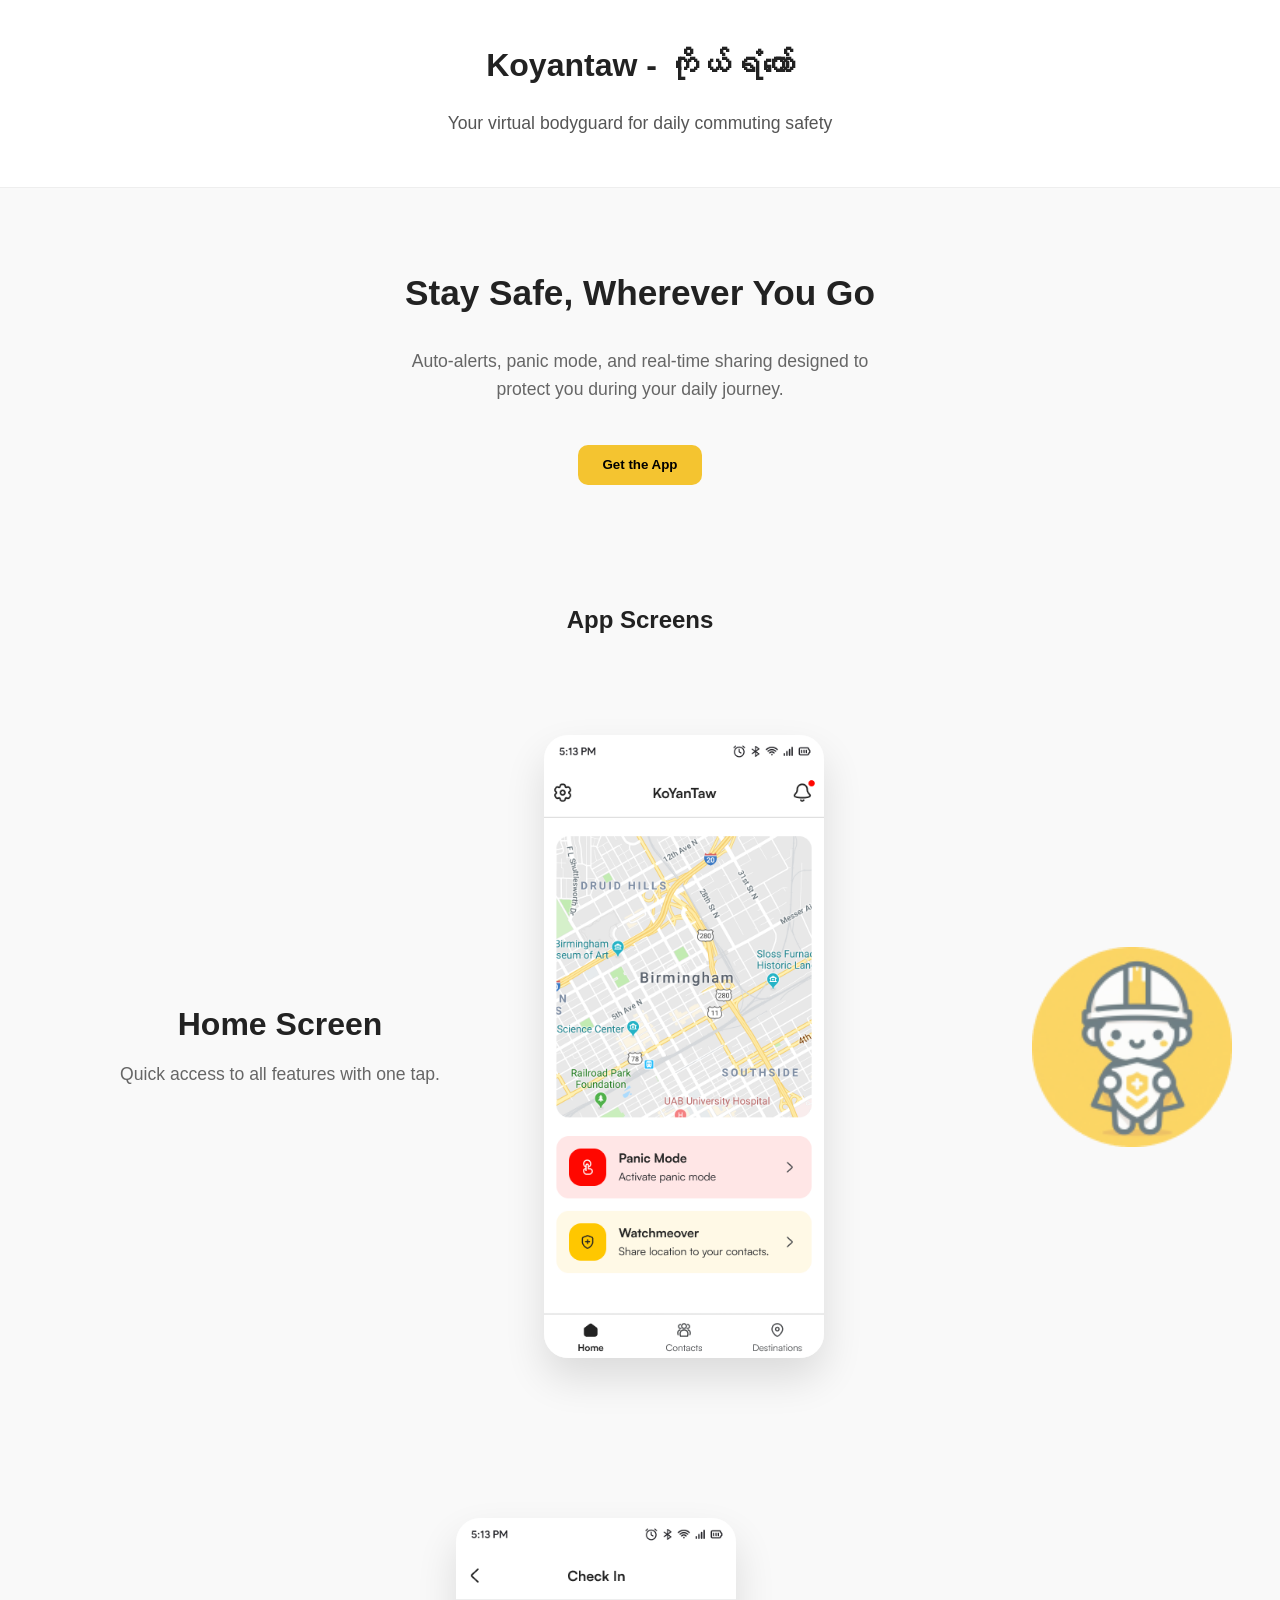
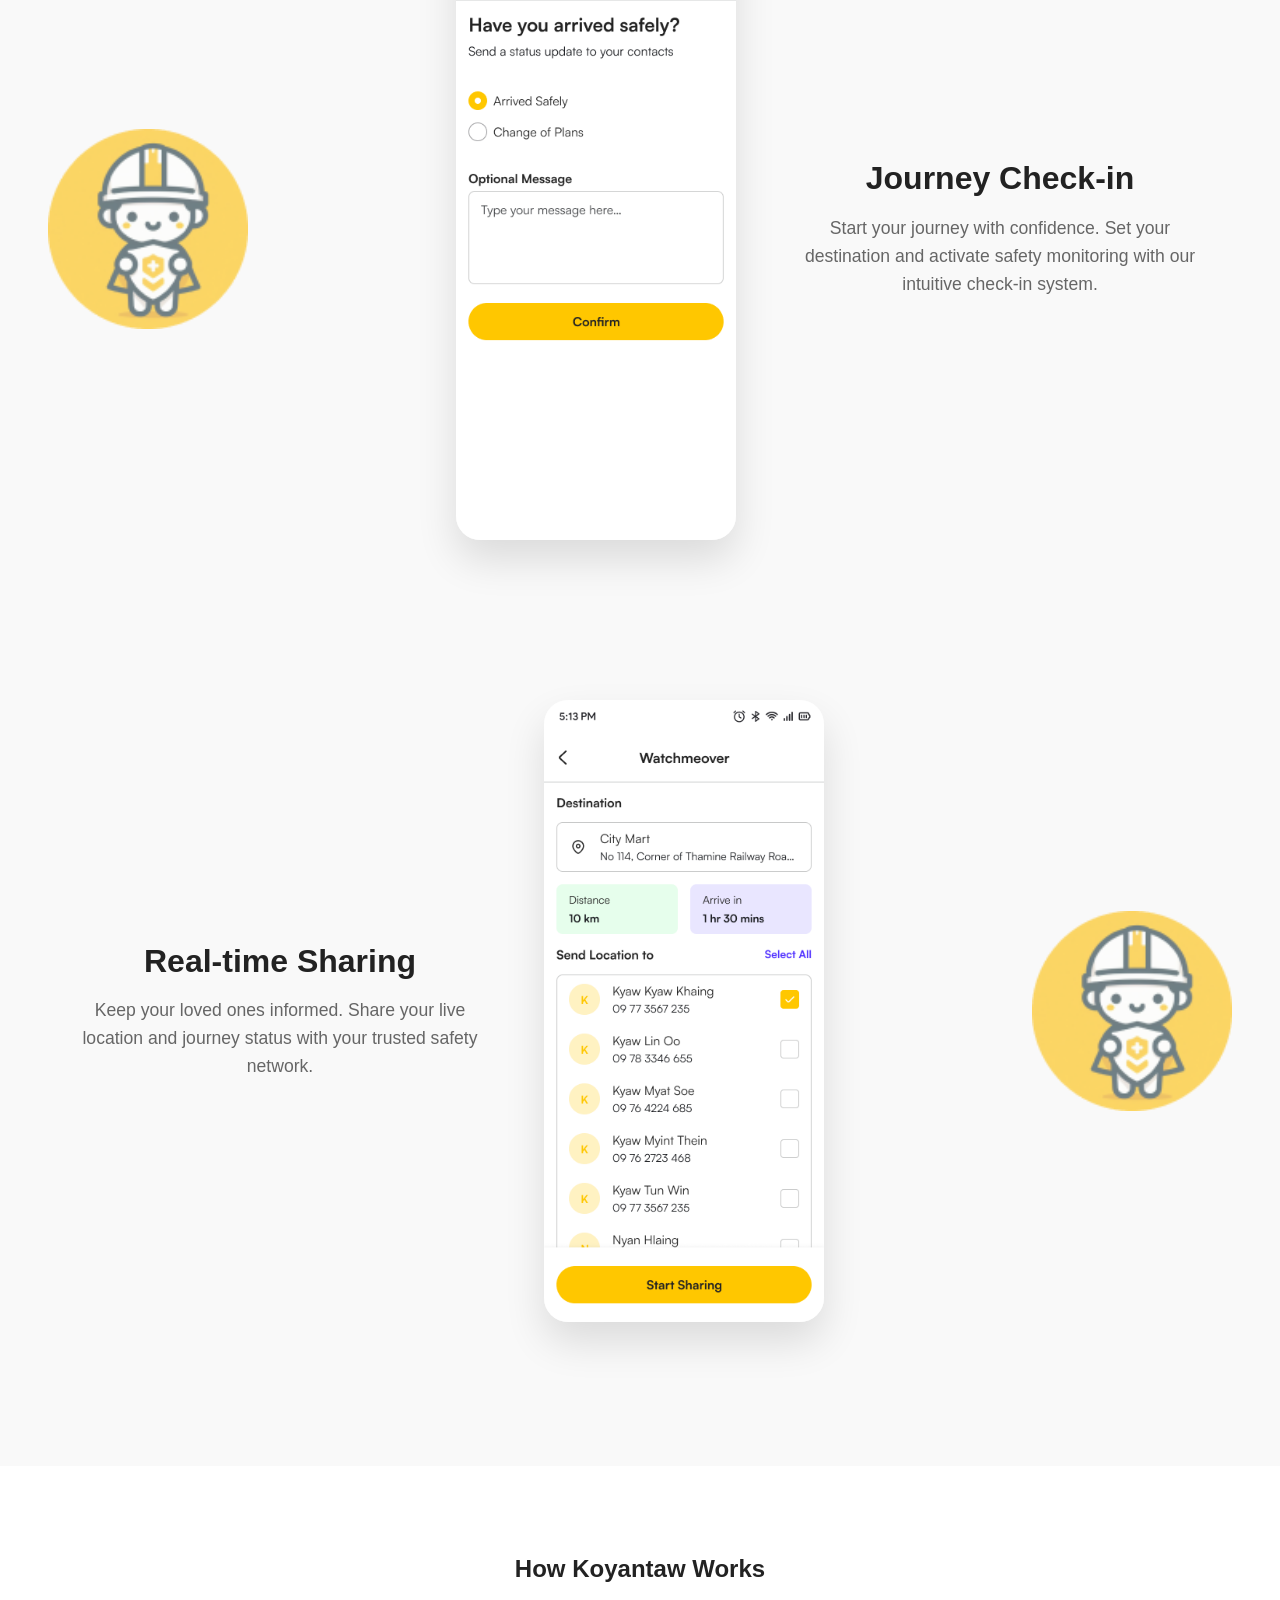
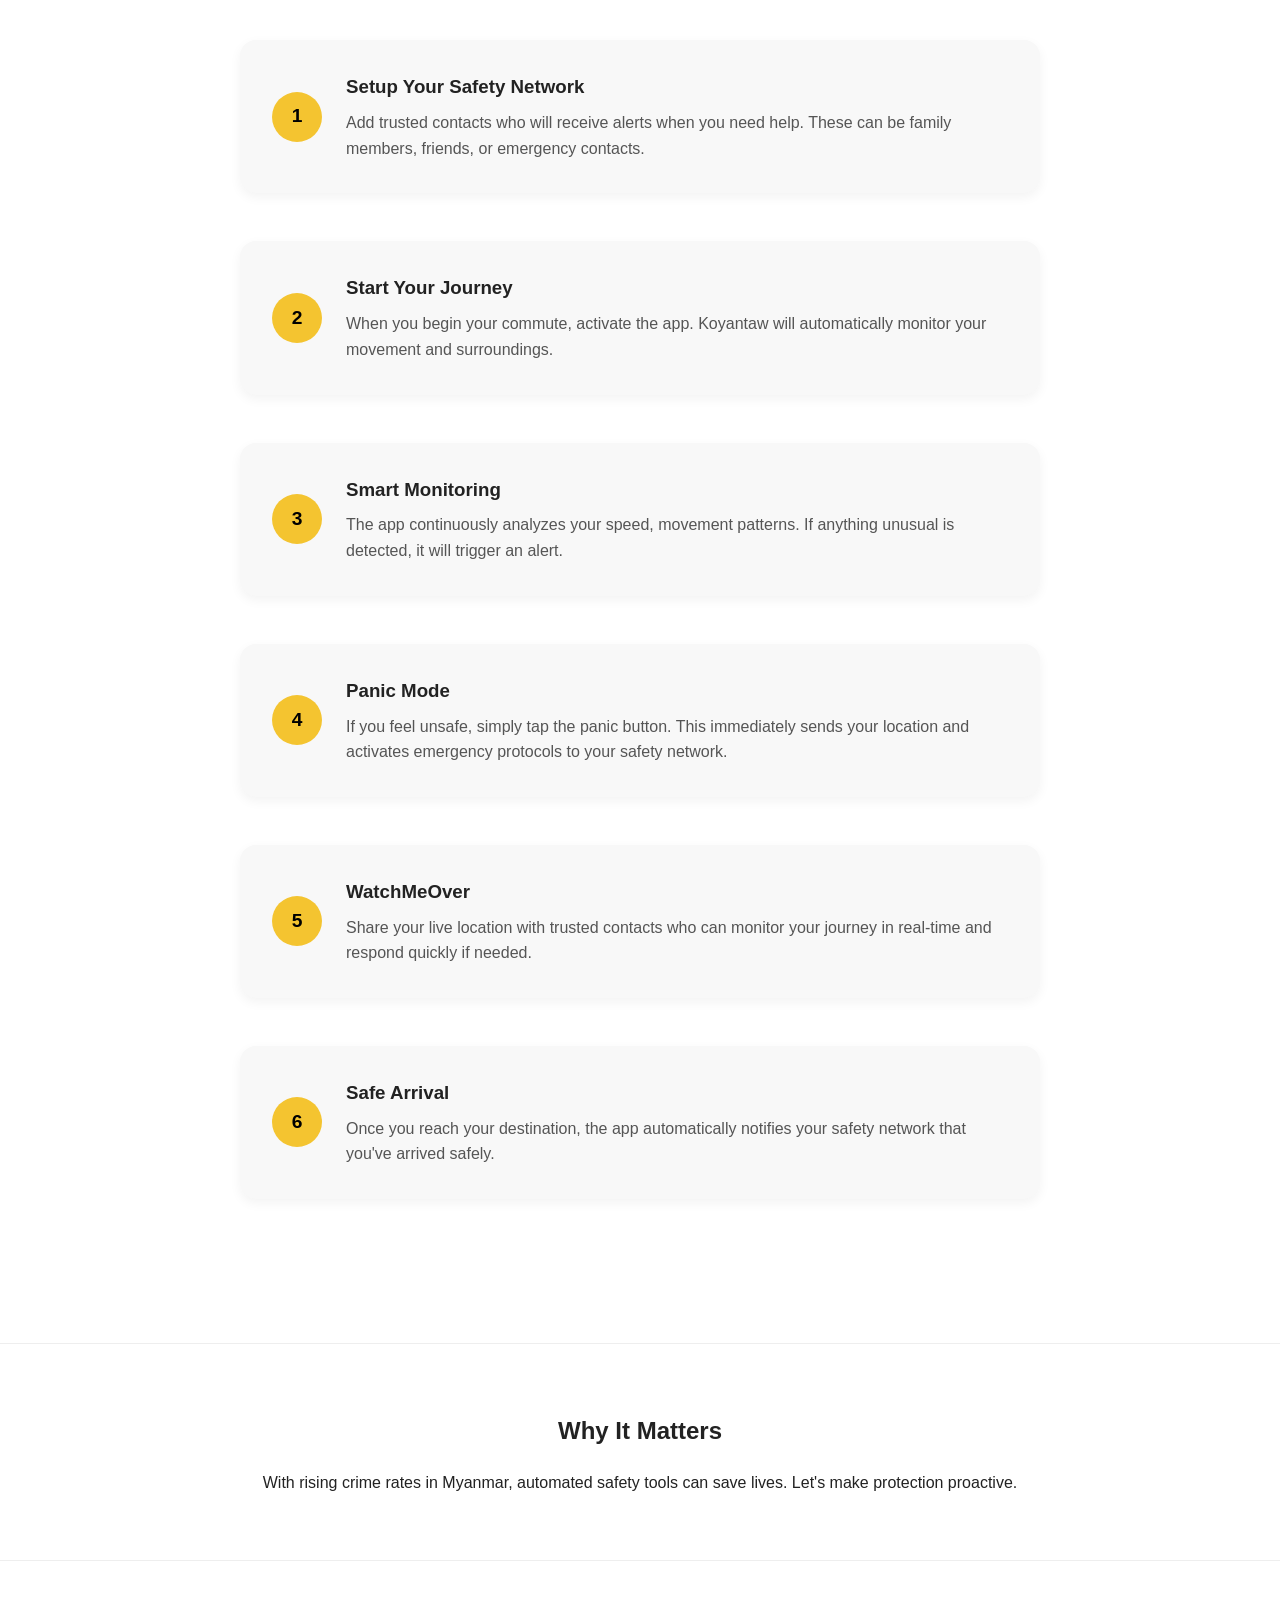
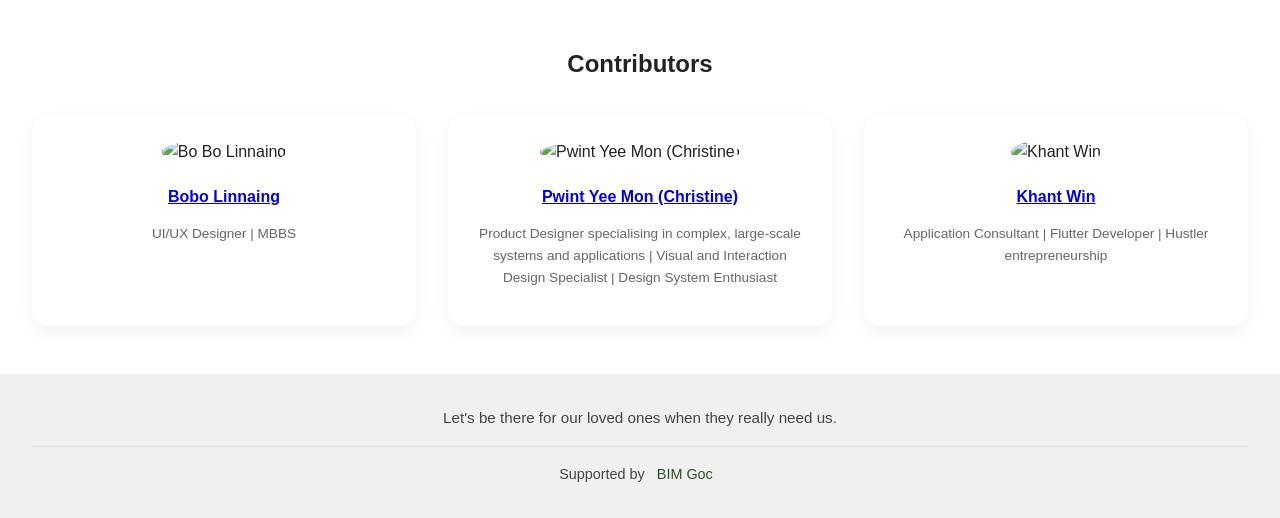
==== index.html @ fdc44ab2 "fixed geolocator issue" ====
<!-- File: koyantaw.html -->
<!DOCTYPE html>
<html lang="en">
  <head>
    <meta charset="UTF-8" />
    <meta name="viewport" content="width=device-width, initial-scale=1.0" />
    <title>Koyantaw-ကိုယ်ရံတော်</title>
    <style>
      body {
        margin: 0;
        font-family: "Segoe UI", sans-serif;
        background: #f9f9f9;
        color: #222;
        line-height: 1.6;
      }

      header {
        padding: 2rem;
        text-align: center;
        background: #fff;
        border-bottom: 1px solid #eee;
      }

      header h1 {
        font-size: 2rem;
        margin: 0.5rem 0;
      }

      header p {
        font-size: 1.1rem;
        color: #555;
      }

      .hero {
        display: flex;
        flex-direction: column;
        align-items: center;
        text-align: center;
        padding: 3rem 1rem;
      }

      .hero h2 {
        font-size: 2.2rem;
        margin-bottom: 0.5rem;
      }

      .hero p {
        font-size: 1.1rem;
        color: #666;
        max-width: 500px;
      }

      .cta-button {
        background-color: #f4c430;
        color: #000;
        padding: 0.8rem 1.5rem;
        font-weight: bold;
        border: none;
        border-radius: 10px;
        margin-top: 1.5rem;
        cursor: pointer;
        transition: background 0.3s ease;
      }

      .cta-button:hover {
        background-color: #e6b100;
      }

      .section {
        padding: 3rem 1rem;
        text-align: center;
      }

      .features {
        display: grid;
        grid-template-columns: repeat(auto-fit, minmax(240px, 1fr));
        gap: 1.5rem;
        margin-top: 2rem;
      }

      .feature-box {
        background: white;
        padding: 2rem;
        border-radius: 16px;
        box-shadow: 0 0 8px rgba(0, 0, 0, 0.05);
      }

      .feature-box h3 {
        margin: 1rem 0 0.5rem;
        font-size: 1.2rem;
      }

      .feature-box p {
        font-size: 0.95rem;
        color: #555;
      }

      .journey-section {
        background: #fff;
        padding: 4rem 1rem;
        text-align: center;
      }

      .journey-steps {
        max-width: 800px;
        margin: 0 auto;
        padding: 2rem 0;
      }

      .journey-step {
        display: flex;
        align-items: center;
        margin-bottom: 3rem;
        text-align: left;
        background: #f8f8f8;
        padding: 2rem;
        border-radius: 16px;
        box-shadow: 0 4px 12px rgba(0, 0, 0, 0.05);
      }

      .step-number {
        width: 50px;
        height: 50px;
        background: #f4c430;
        color: #000;
        border-radius: 50%;
        display: flex;
        align-items: center;
        justify-content: center;
        font-weight: bold;
        font-size: 1.2rem;
        margin-right: 1.5rem;
        flex-shrink: 0;
      }

      .step-content {
        flex-grow: 1;
      }

      .step-content h3 {
        margin: 0 0 0.5rem 0;
        color: #222;
      }

      .step-content p {
        margin: 0;
        color: #555;
        line-height: 1.6;
      }

      .mockup-images {
        display: flex;
        flex-direction: column;
        gap: 6rem;
        margin: 4rem auto;
        padding: 0 2rem;
        max-width: 1200px;
      }

      .mockup-card {
        display: flex;
        align-items: center;
        gap: 4rem;
        padding: 2rem;
        position: relative;
        overflow: visible;
      }

      .mockup-card::before {
        content: "";
        position: absolute;
        width: 200px;
        height: 200px;
        background-image: url("images/koyantaw.png");
        background-size: contain;
        background-repeat: no-repeat;
        background-position: center;
        z-index: 0;
        right: 0%;
        top: 50%;
        transform: translateY(-50%);
        opacity: 0.6;
      }

      .mockup-card.reverse::before {
        right: auto;
        left: 0%;
      }

      .mockup-content {
        flex: 1;
        max-width: 400px;
        z-index: 2;
      }

      .mockup-card img {
        width: 280px;
        border-radius: 24px;
        box-shadow: 0 20px 40px rgba(0, 0, 0, 0.12);
        transition: transform 0.3s ease;
        position: relative;
        z-index: 2;
      }

      .mockup-card.reverse {
        flex-direction: row-reverse;
      }

      .mockup-card:hover {
        transform: none;
      }

      .mockup-card.reverse:hover {
        transform: none;
      }

      .mockup-content h3 {
        margin: 0 0 1rem 0;
        color: #222;
        font-size: 2rem;
        font-weight: 700;
        line-height: 1.2;
      }

      .mockup-content p {
        margin: 0;
        color: #666;
        font-size: 1.1rem;
        line-height: 1.6;
      }

      .mockup-card:hover img {
        transform: translateY(-5px);
      }

      .mockup-card.reverse:hover img {
        transform: translateY(-5px);
      }

      .impact {
        background: #fff;
        border-top: 1px solid #eee;
        border-bottom: 1px solid #eee;
      }

      .contributors {
        background: #fff;
        padding-top: 4rem;
      }

      .contributors-grid-modern {
        display: grid;
        gap: 2rem;
        justify-content: center;
        grid-template-columns: repeat(auto-fit, minmax(180px, 1fr));
        margin-top: 2rem;
        padding: 0 1rem;
      }

      .contributor-card {
        background: white;
        border-radius: 16px;
        text-align: center;
        padding: 1.5rem;
        box-shadow: 0 6px 16px rgba(0, 0, 0, 0.06);
        transition: transform 0.2s ease, box-shadow 0.2s ease;
      }

      .contributor-card:hover {
        transform: translateY(-4px);
        box-shadow: 0 12px 24px rgba(0, 0, 0, 0.1);
      }

      .contributor-card img {
        width: 80px;
        height: 80px;
        border-radius: 50%;
        object-fit: cover;
        margin-bottom: 1rem;
      }

      .contributor-card h4 {
        font-size: 1rem;
        margin: 0.2rem 0;
      }

      .contributor-card p {
        font-size: 0.85rem;
        color: #666;
      }

      footer {
        padding: 2rem;
        text-align: center;
        background: #f0f0f0;
        font-size: 0.95rem;
        color: #444;
      }

      footer p {
        margin: 0 0 1rem 0;
      }

      .supporters {
        margin-top: 1rem;
        padding-top: 1rem;
        border-top: 1px solid #ddd;
        font-size: 0.9rem;
      }

      .supporters a {
        color: #28531a;
        text-decoration: none;
        transition: color 0.3s ease;
        margin: 0 0.5rem;
      }

      .supporters a:hover {
        color: #e6b100;
        text-decoration: underline;
      }

      @media (max-width: 600px) {
        .hero h2 {
          font-size: 1.6rem;
        }

        .mockup-images img {
          width: 160px;
        }
      }

      @media (max-width: 768px) {
        .mockup-images {
          gap: 4rem;
          margin: 2rem auto;
        }

        .mockup-card {
          flex-direction: column-reverse;
          text-align: center;
          gap: 2rem;
          padding: 1rem;
        }

        .mockup-card.reverse {
          flex-direction: column-reverse;
        }

        .mockup-card img {
          width: 240px;
        }

        .mockup-card:hover img {
          transform: translateY(-3px);
        }

        .mockup-card.reverse:hover img {
          transform: translateY(-3px);
        }

        .mockup-content {
          max-width: 100%;
        }

        .mockup-content h3 {
          font-size: 1.5rem;
        }

        .mockup-card::before {
          width: 250px;
          height: 250px;
          right: 50%;
          transform: translate(50%, -50%);
          opacity: 0.4;
        }

        .mockup-card.reverse::before {
          left: 50%;
          transform: translate(-50%, -50%);
        }
      }
    </style>
  </head>
  <body>
    <header>
      <h1>Koyantaw - ကိုယ်ရံတော်</h1>
      <p>Your virtual bodyguard for daily commuting safety</p>
    </header>

    <section class="hero">
      <h2>Stay Safe, Wherever You Go</h2>
      <p>
        Auto-alerts, panic mode, and real-time sharing designed to protect you
        during your daily journey.
      </p>
      <button class="cta-button">Get the App</button>
    </section>

    <section class="section">
      <h2>App Screens</h2>
      <div class="mockup-images">
        <div class="mockup-card">
          <div class="mockup-content">
            <h3>Home Screen</h3>
            <p>Quick access to all features with one tap.</p>
          </div>
          <img src="images/home.png" alt="Koyantaw Home Screen" />
        </div>
        <div class="mockup-card reverse">
          <div class="mockup-content">
            <h3>Journey Check-in</h3>
            <p>
              Start your journey with confidence. Set your destination and
              activate safety monitoring with our intuitive check-in system.
            </p>
          </div>
          <img src="images/check_in.png" alt="Koyantaw Check-in Screen" />
        </div>
        <div class="mockup-card">
          <div class="mockup-content">
            <h3>Real-time Sharing</h3>
            <p>
              Keep your loved ones informed. Share your live location and
              journey status with your trusted safety network.
            </p>
          </div>
          <img src="images/sharing.png" alt="Koyantaw Sharing Screen" />
        </div>
      </div>
    </section>

    <section class="journey-section">
      <h2>How Koyantaw Works</h2>
      <div class="journey-steps">
        <div class="journey-step">
          <div class="step-number">1</div>
          <div class="step-content">
            <h3>Setup Your Safety Network</h3>
            <p>
              Add trusted contacts who will receive alerts when you need help.
              These can be family members, friends, or emergency contacts.
            </p>
          </div>
        </div>

        <div class="journey-step">
          <div class="step-number">2</div>
          <div class="step-content">
            <h3>Start Your Journey</h3>
            <p>
              When you begin your commute, activate the app. Koyantaw will
              automatically monitor your movement and surroundings.
            </p>
          </div>
        </div>

        <div class="journey-step">
          <div class="step-number">3</div>
          <div class="step-content">
            <h3>Smart Monitoring</h3>
            <p>
              The app continuously analyzes your speed, movement patterns. If
              anything unusual is detected, it will trigger an alert.
            </p>
          </div>
        </div>

        <div class="journey-step">
          <div class="step-number">4</div>
          <div class="step-content">
            <h3>Panic Mode</h3>
            <p>
              If you feel unsafe, simply tap the panic button. This immediately
              sends your location and activates emergency protocols to your
              safety network.
            </p>
          </div>
        </div>

        <div class="journey-step">
          <div class="step-number">5</div>
          <div class="step-content">
            <h3>WatchMeOver</h3>
            <p>
              Share your live location with trusted contacts who can monitor
              your journey in real-time and respond quickly if needed.
            </p>
          </div>
        </div>

        <div class="journey-step">
          <div class="step-number">6</div>
          <div class="step-content">
            <h3>Safe Arrival</h3>
            <p>
              Once you reach your destination, the app automatically notifies
              your safety network that you've arrived safely.
            </p>
          </div>
        </div>
      </div>
    </section>

    <section class="section impact">
      <h2>Why It Matters</h2>
      <p>
        With rising crime rates in Myanmar, automated safety tools can save
        lives. Let's make protection proactive.
      </p>
    </section>

    <section class="section contributors">
      <h2>Contributors</h2>
      <div class="contributors-grid-modern">
 <div class="contributor-card">
          <img
            src="https://media.licdn.com/dms/image/v2/D5603AQGnoniThGj8mA/profile-displayphoto-shrink_400_400/B56ZRgficbHoAg-/0/1736785668290?e=1750291200&v=beta&t=G92_UVylbEBfv_caHFXHYHinmbg-rrGCgjf8cNIqHkE"
            alt="Bo Bo Linnaing"
          />
          <a href="https://www.linkedin.com/in/bobo-linnaing-77538b184">  <h4>Bobo Linnaing</h4></a>
          <p>UI/UX Designer | MBBS</p>
        </div>

          <div class="contributor-card">
            <img
            src="https://media.licdn.com/dms/image/v2/D5603AQGYubjYSWtuKQ/profile-displayphoto-shrink_400_400/profile-displayphoto-shrink_400_400/0/1722680905076?e=1750291200&v=beta&t=vDTQ_OMdRMdmRpMpu1gOjShCpgG3OmbNOB_zVuefwW8"
            alt="Pwint Yee Mon (Christine)"
          />
          <a href="https://www.linkedin.com/in/christine-mon"> <h4>Pwint Yee Mon (Christine)</h4></a>
          <p>
            Product Designer specialising in complex, large-scale systems and
            applications | Visual and Interaction Design Specialist | Design
            System Enthusiast
          </p>
        </div>
        
        
        <div class="contributor-card">
          <img
            src="https://media.licdn.com/dms/image/v2/D5603AQGxT5syXMJJCQ/profile-displayphoto-shrink_400_400/profile-displayphoto-shrink_400_400/0/1704724524527?e=1750291200&v=beta&t=AHBsUxlkoAuwrz-pgh0KWJ-KyFdE7h7OHVFzMyANP7w"
            alt="Khant Win"
          />
          <a href="https://www.linkedin.com/in/khantwin/"> <h4>Khant Win</h4></a>
          <p>
            Application Consultant | Flutter Developer | Hustler
            entrepreneurship
          </p>
        </div>
        </a>
      </div>
    </section>

    <footer>
      <p>Let's be there for our loved ones when they really need us.</p>
      <div class="supporters">
        Supported by <a href="https://www.bimgoc.com/">BIM Goc</a>
      </div>
      </div>
    </footer>
  </body>
</html>
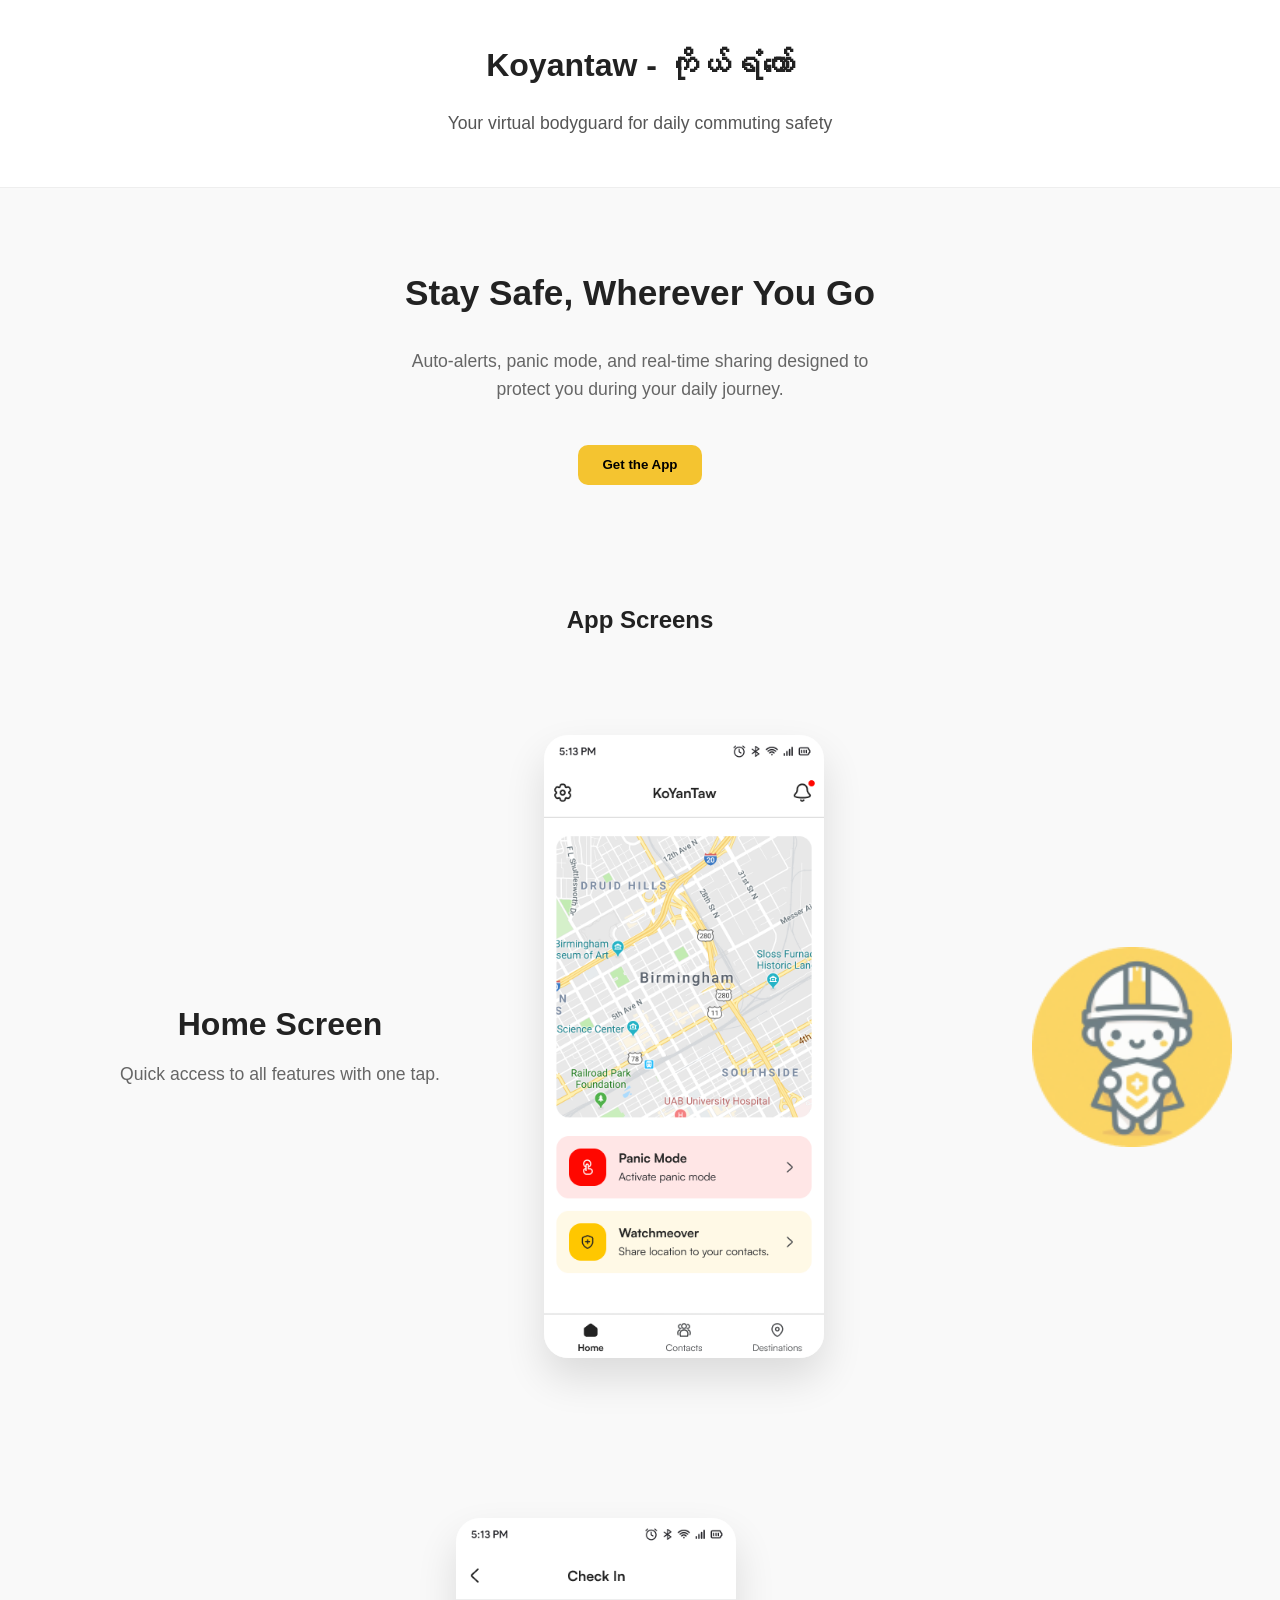
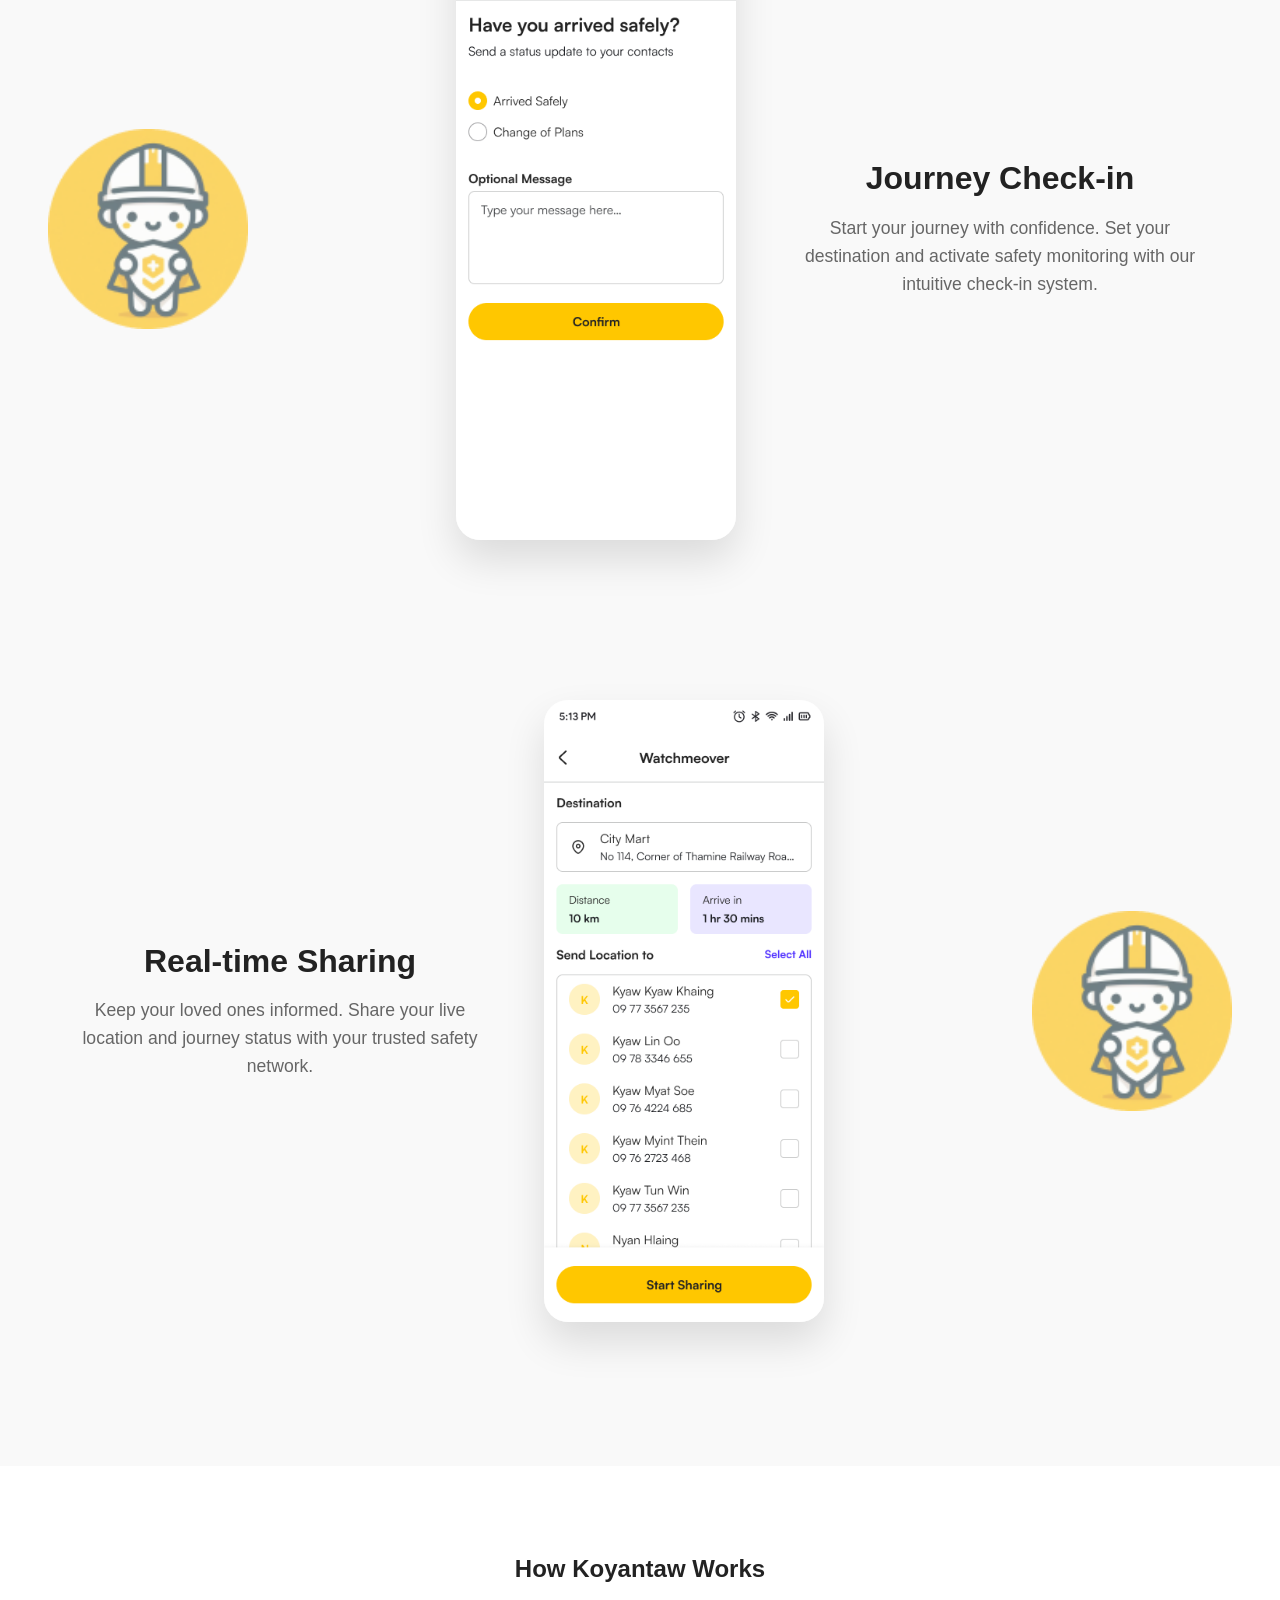
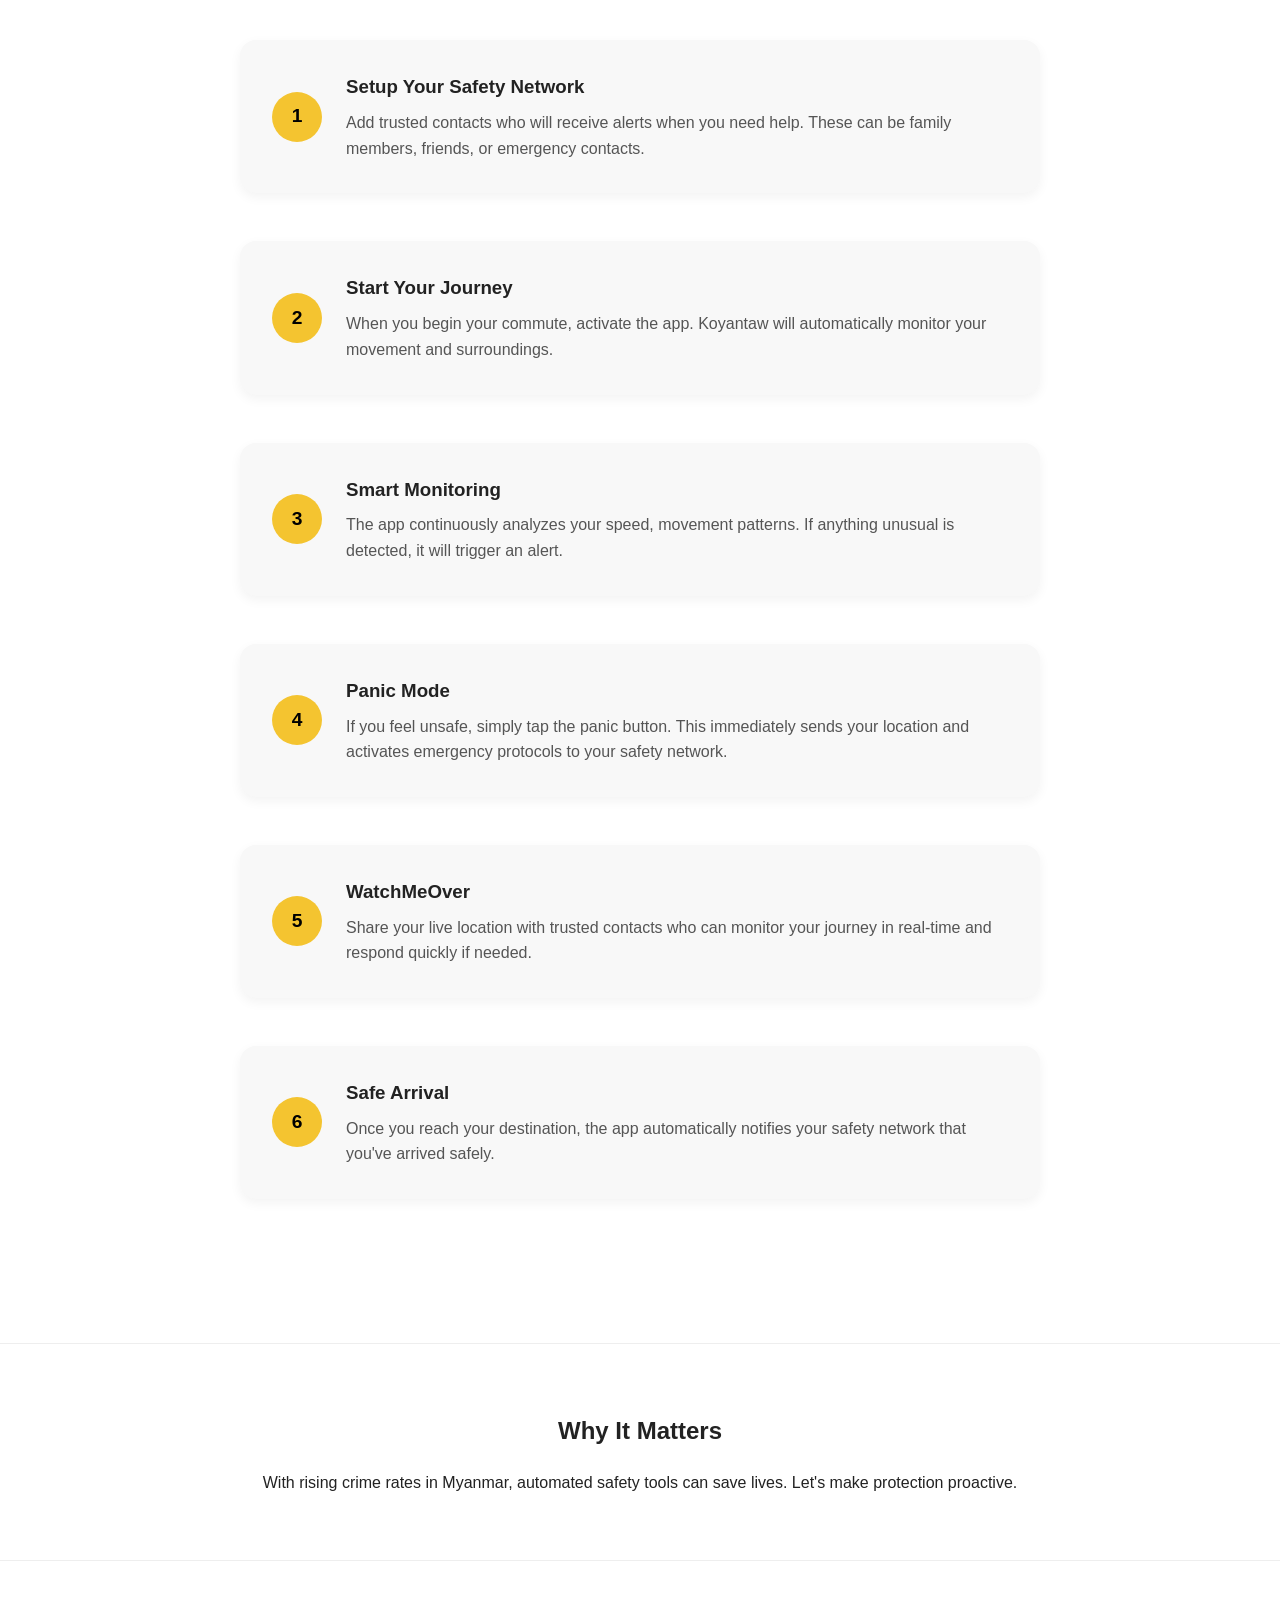
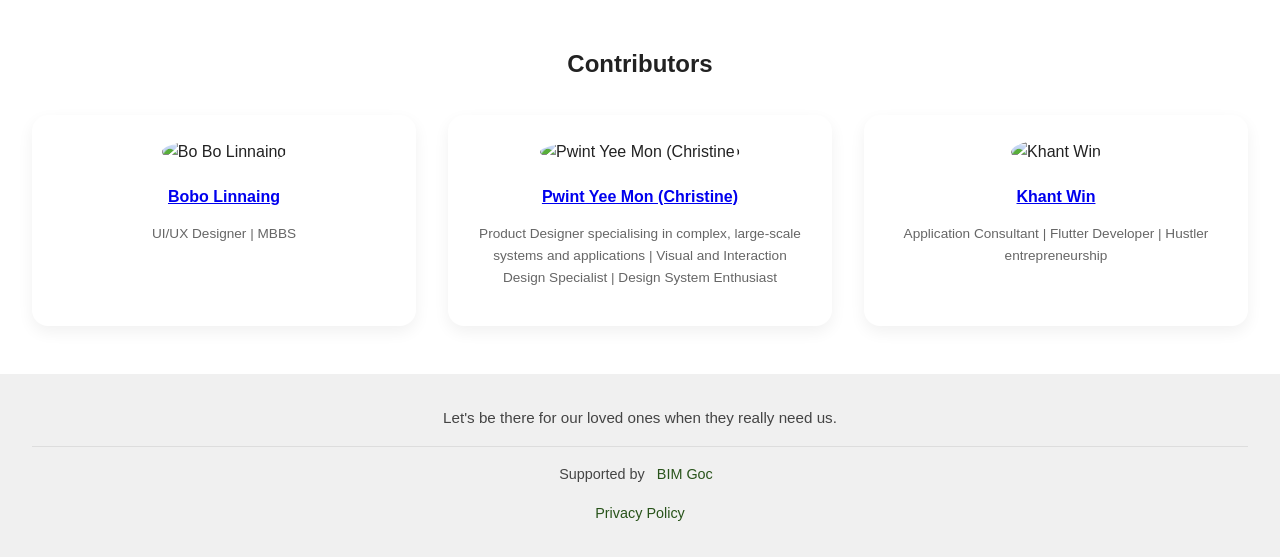
==== commit 3a0247dc: "Replace Firestore with a Go/Redis/PostGIS backend The server now owns trip state and every safety de" ====
--- a/index.html
+++ b/index.html
@@ -320,6 +320,20 @@
         text-decoration: underline;
       }
 
+      .footer-links {
+        margin-top: 1rem;
+        font-size: 0.9rem;
+      }
+
+      .footer-links a {
+        color: #28531a;
+        text-decoration: none;
+      }
+
+      .footer-links a:hover {
+        text-decoration: underline;
+      }
+
       @media (max-width: 600px) {
         .hero h2 {
           font-size: 1.6rem;
@@ -547,7 +561,6 @@
             entrepreneurship
           </p>
         </div>
-        </a>
       </div>
     </section>
 
@@ -556,6 +569,8 @@
       <div class="supporters">
         Supported by <a href="https://www.bimgoc.com/">BIM Goc</a>
       </div>
+      <div class="footer-links">
+        <a href="/privacy-policy/">Privacy Policy</a>
       </div>
     </footer>
   </body>
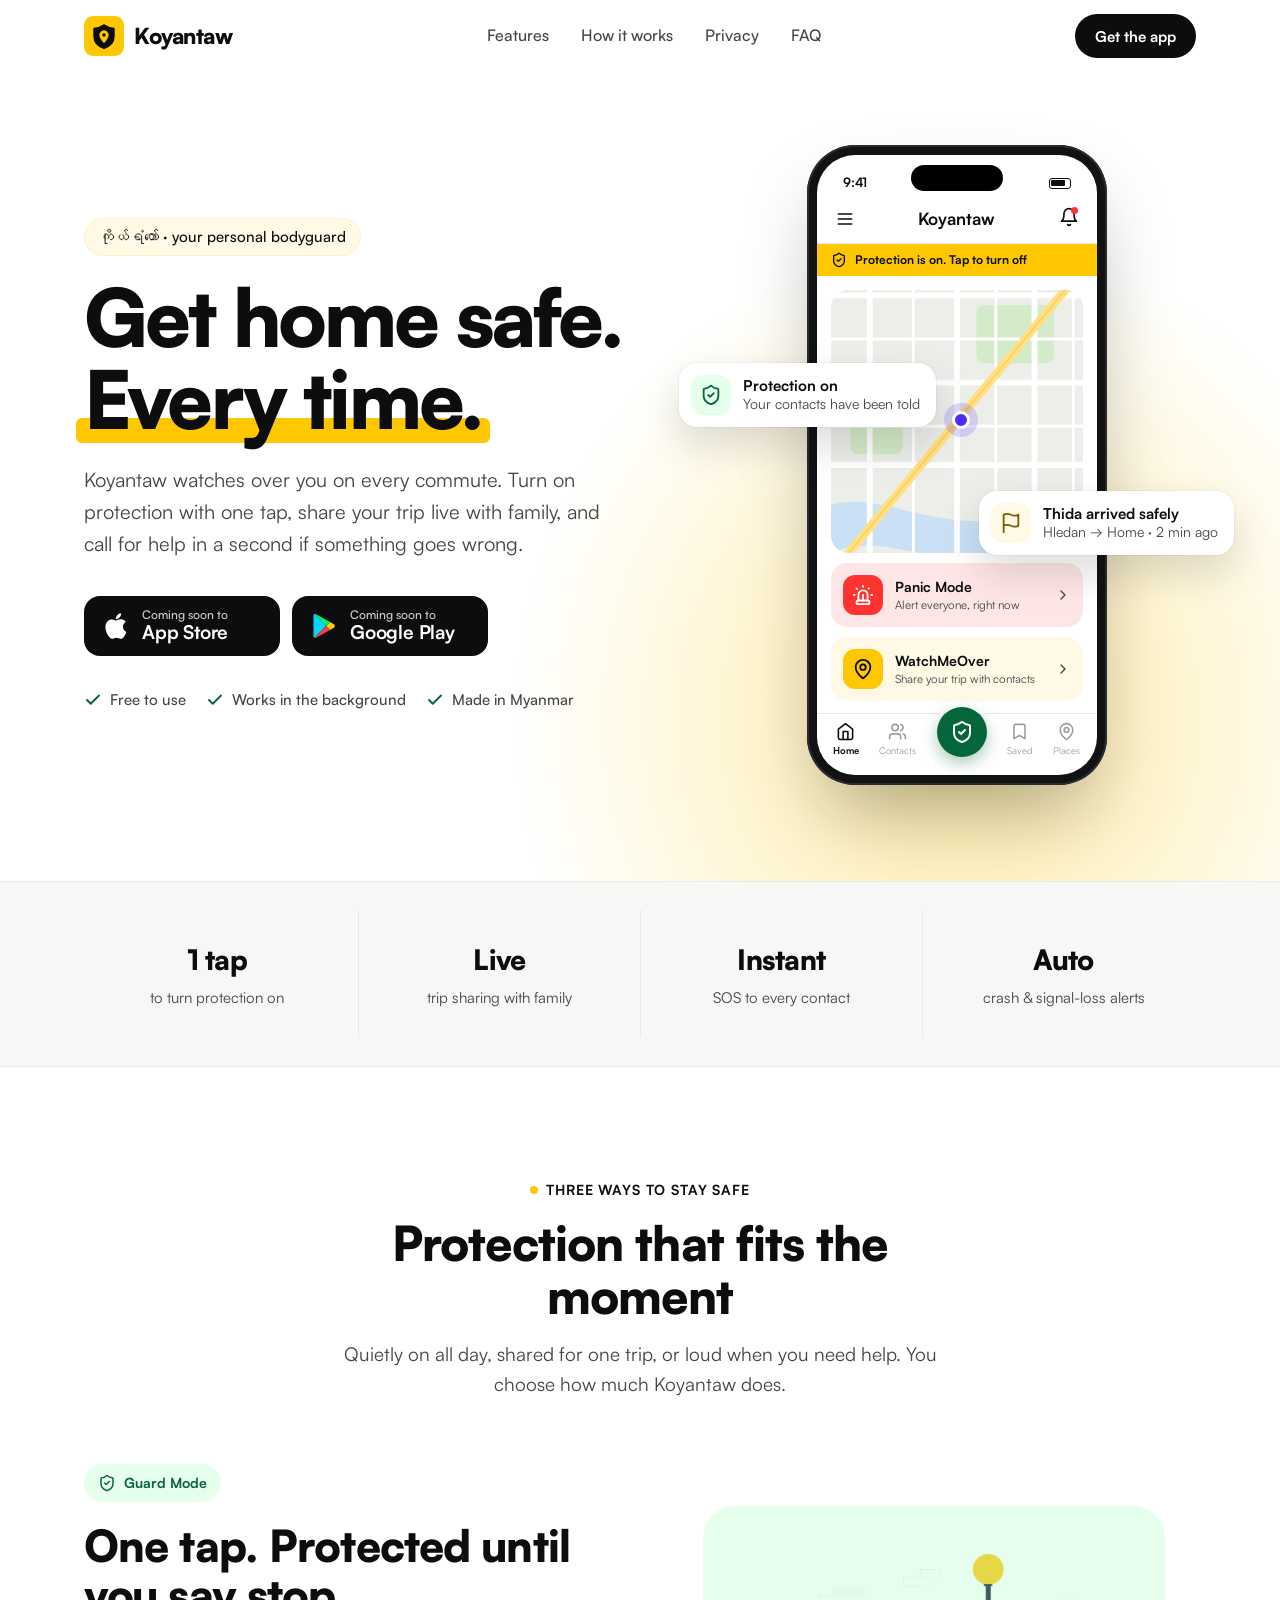
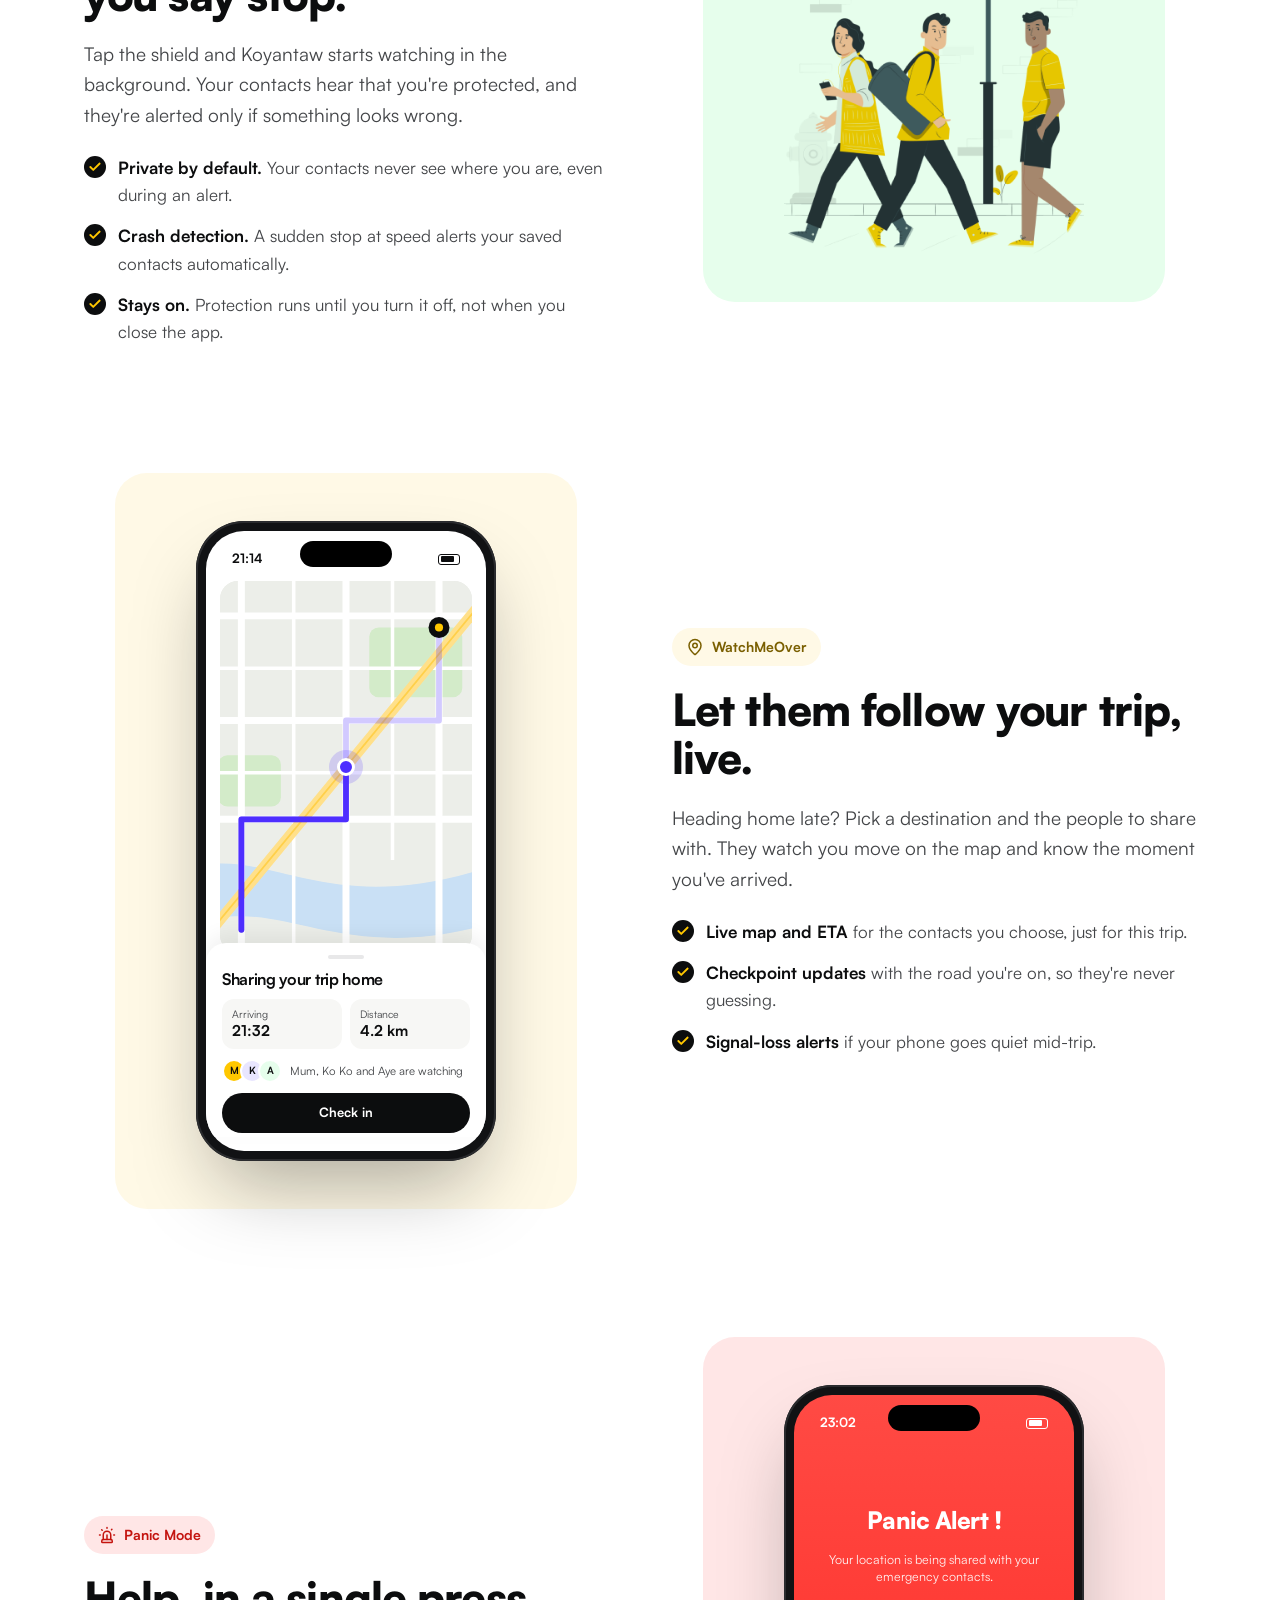
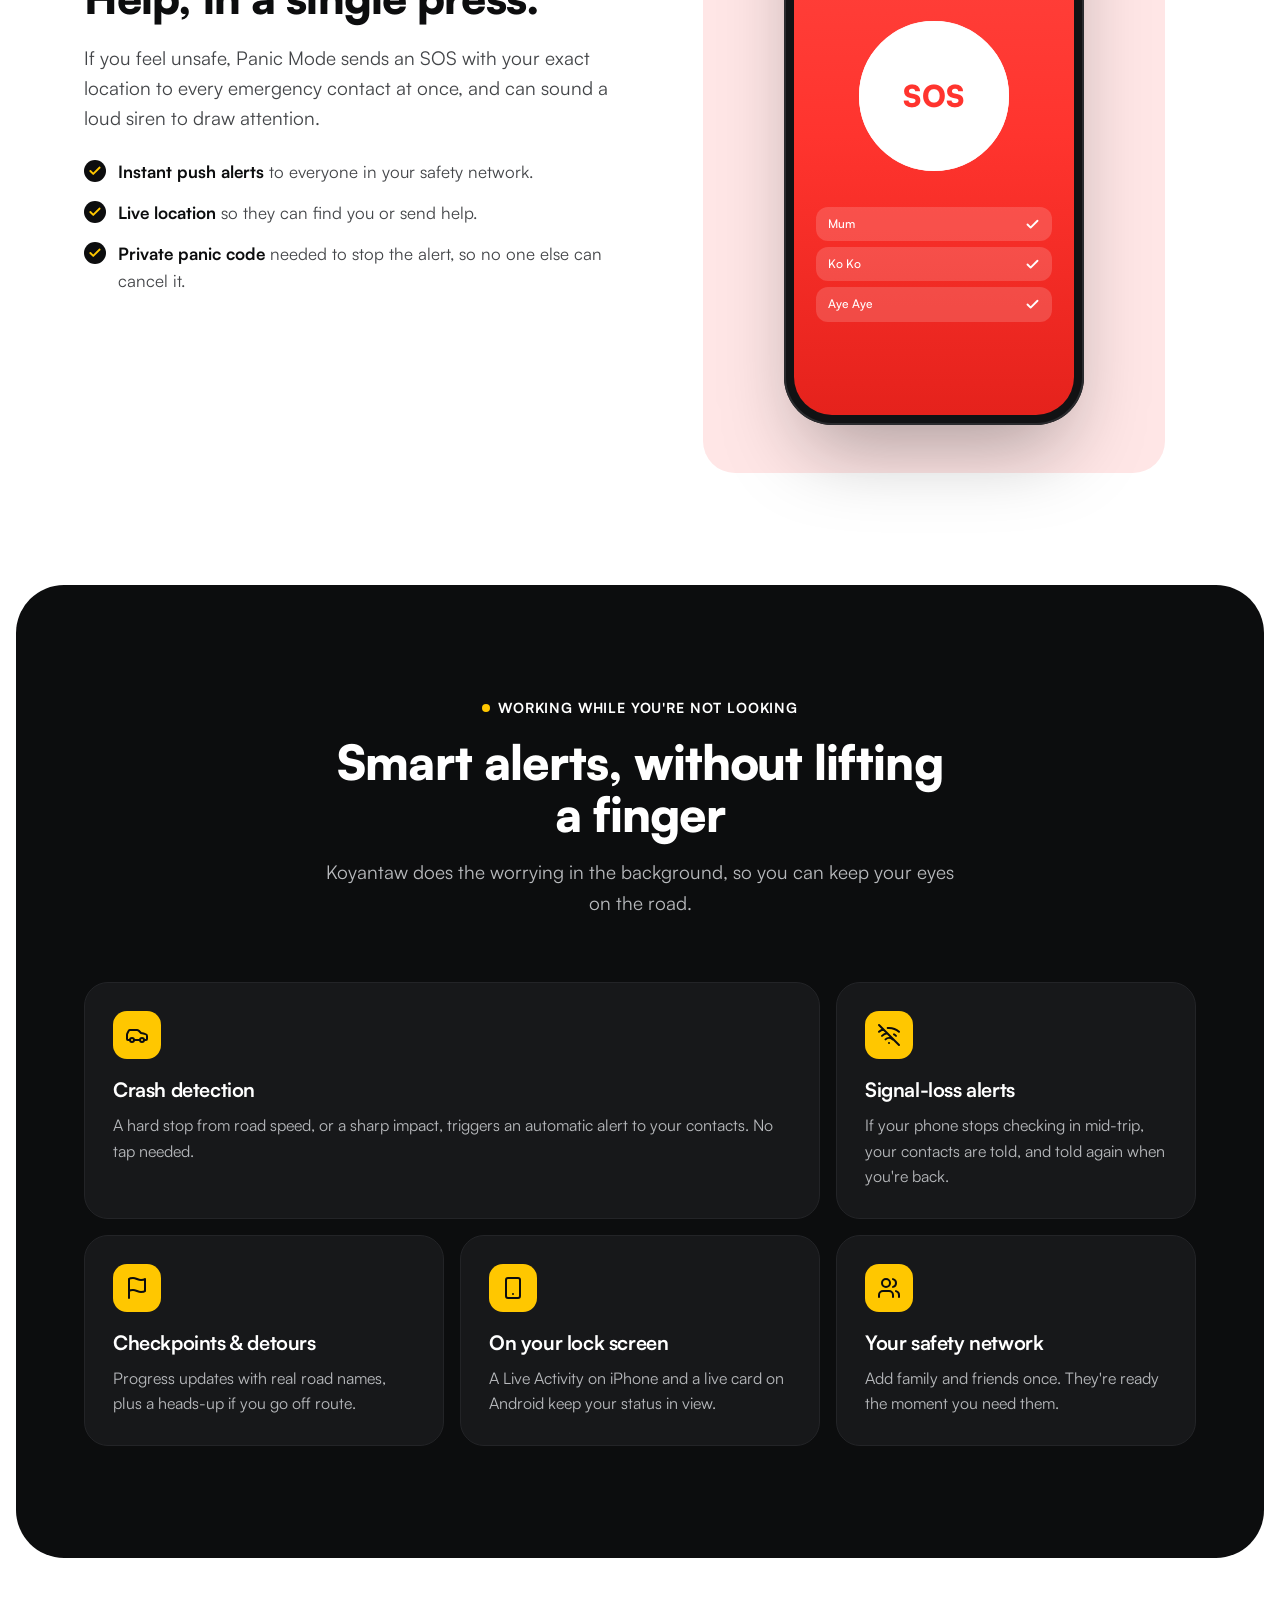
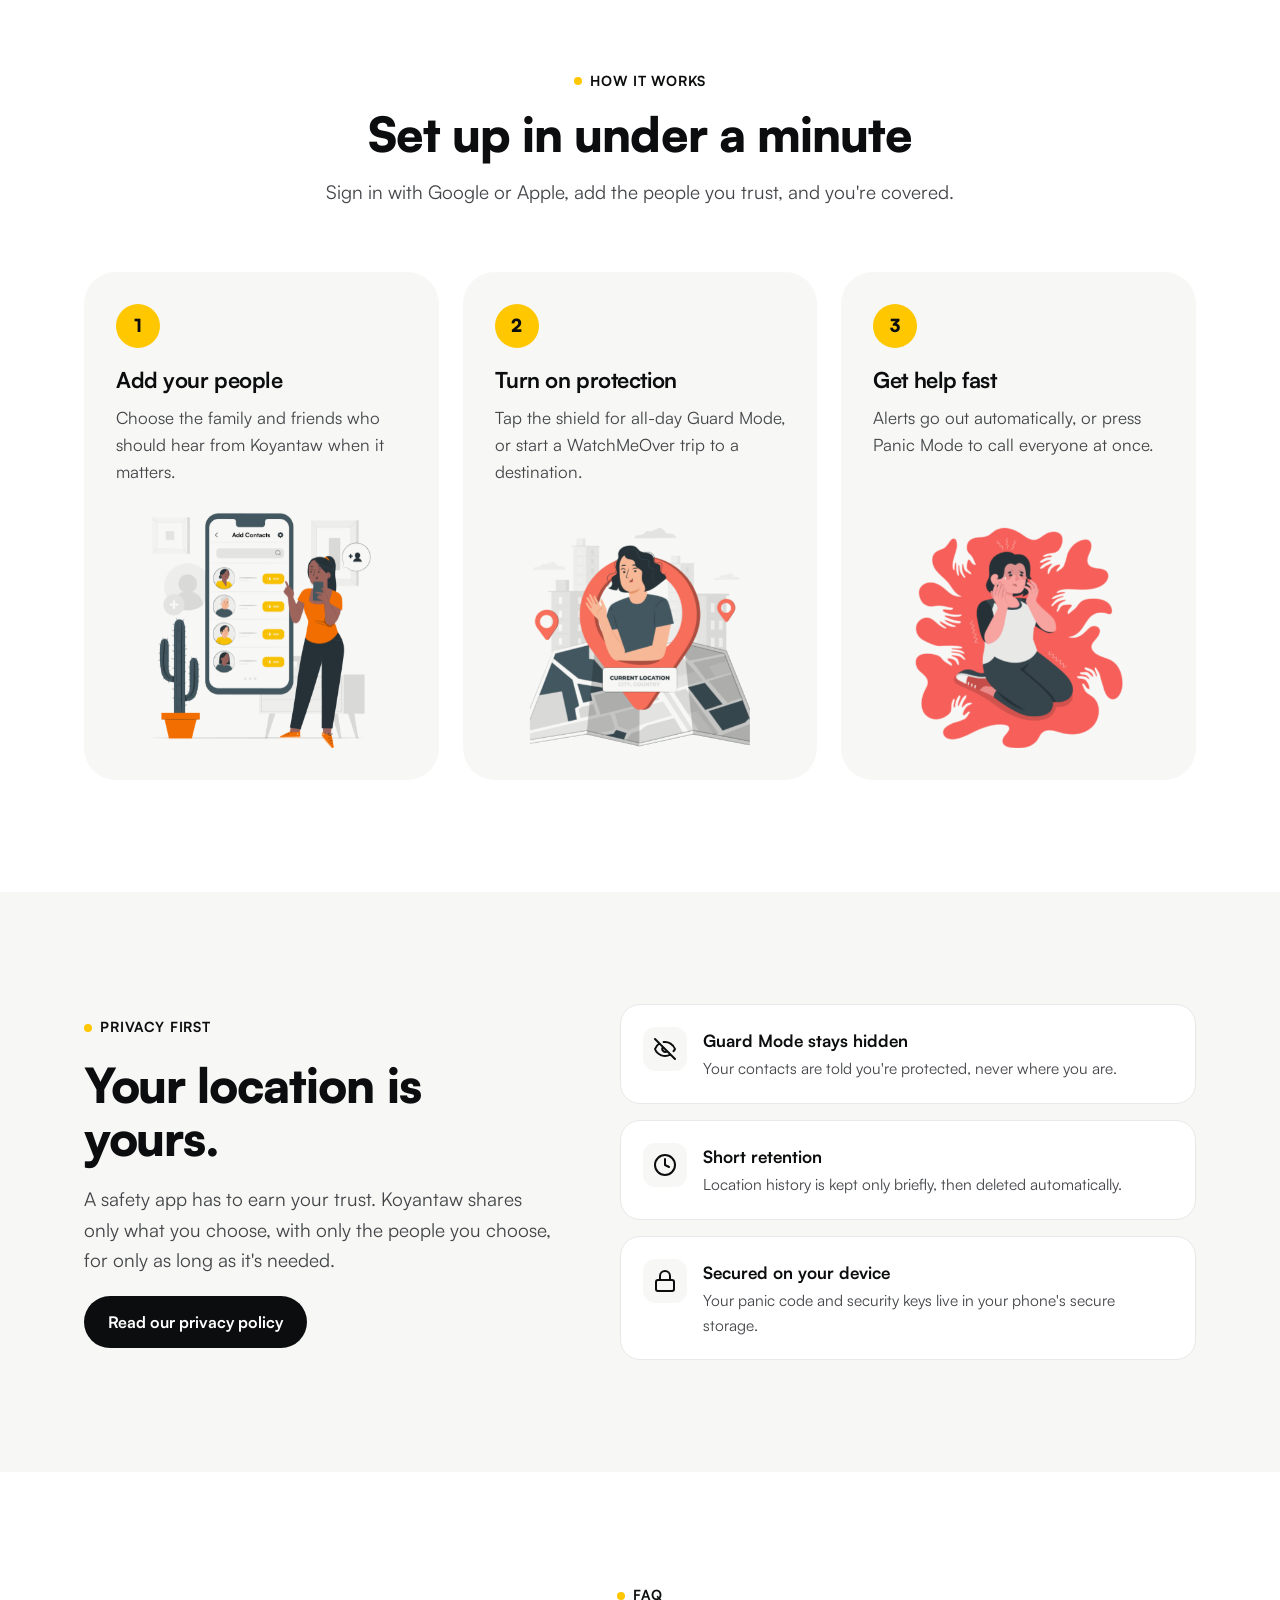
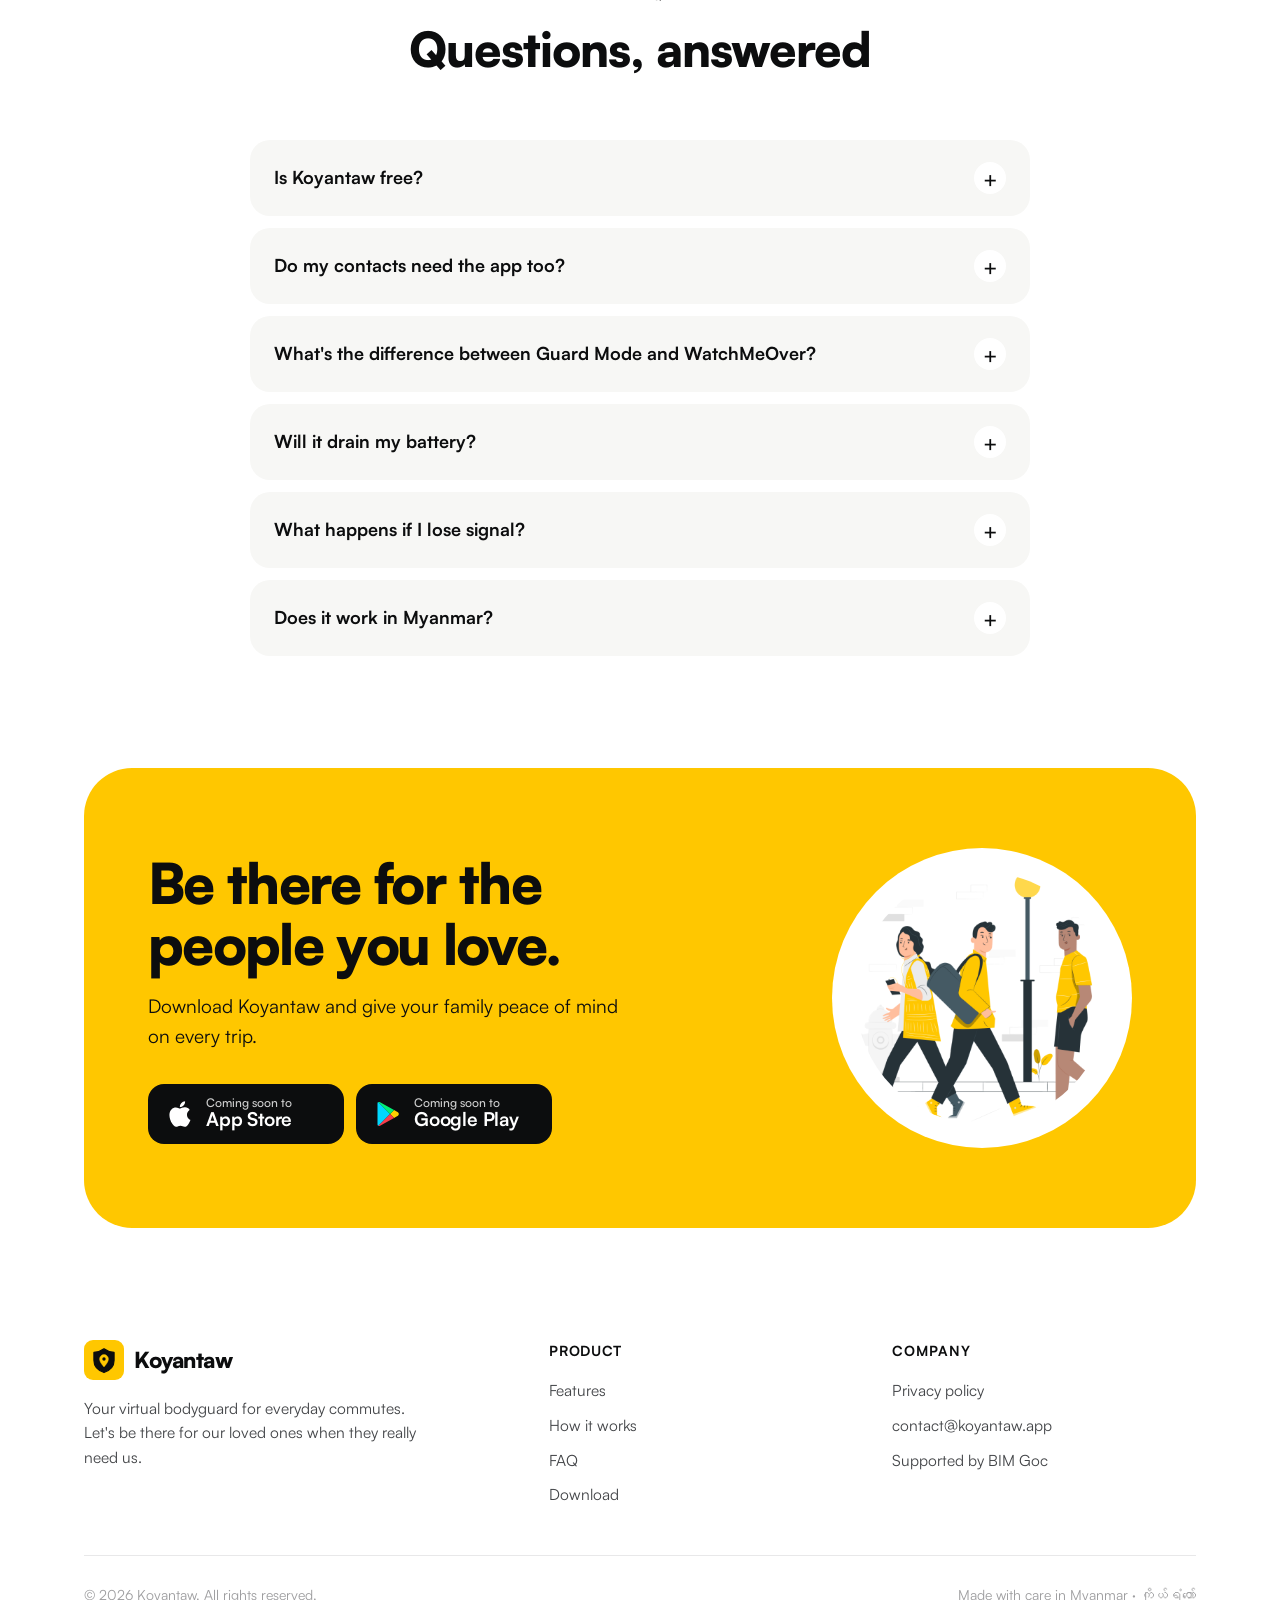
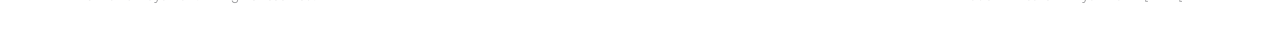
==== commit 1ae60875: "Redesign the landing page and host it from mmkoyantaw New layout, styles, self-hosted fonts, brand i" ====
--- a/index.html
+++ b/index.html
@@ -1,577 +1,508 @@
-<!-- File: koyantaw.html -->
 <!DOCTYPE html>
 <html lang="en">
-  <head>
-    <meta charset="UTF-8" />
-    <meta name="viewport" content="width=device-width, initial-scale=1.0" />
-    <title>Koyantaw-ကိုယ်ရံတော်</title>
-    <style>
-      body {
-        margin: 0;
-        font-family: "Segoe UI", sans-serif;
-        background: #f9f9f9;
-        color: #222;
-        line-height: 1.6;
-      }
-
-      header {
-        padding: 2rem;
-        text-align: center;
-        background: #fff;
-        border-bottom: 1px solid #eee;
-      }
-
-      header h1 {
-        font-size: 2rem;
-        margin: 0.5rem 0;
-      }
-
-      header p {
-        font-size: 1.1rem;
-        color: #555;
-      }
-
-      .hero {
-        display: flex;
-        flex-direction: column;
-        align-items: center;
-        text-align: center;
-        padding: 3rem 1rem;
-      }
-
-      .hero h2 {
-        font-size: 2.2rem;
-        margin-bottom: 0.5rem;
-      }
-
-      .hero p {
-        font-size: 1.1rem;
-        color: #666;
-        max-width: 500px;
-      }
-
-      .cta-button {
-        background-color: #f4c430;
-        color: #000;
-        padding: 0.8rem 1.5rem;
-        font-weight: bold;
-        border: none;
-        border-radius: 10px;
-        margin-top: 1.5rem;
-        cursor: pointer;
-        transition: background 0.3s ease;
-      }
-
-      .cta-button:hover {
-        background-color: #e6b100;
-      }
-
-      .section {
-        padding: 3rem 1rem;
-        text-align: center;
-      }
-
-      .features {
-        display: grid;
-        grid-template-columns: repeat(auto-fit, minmax(240px, 1fr));
-        gap: 1.5rem;
-        margin-top: 2rem;
-      }
-
-      .feature-box {
-        background: white;
-        padding: 2rem;
-        border-radius: 16px;
-        box-shadow: 0 0 8px rgba(0, 0, 0, 0.05);
-      }
-
-      .feature-box h3 {
-        margin: 1rem 0 0.5rem;
-        font-size: 1.2rem;
-      }
-
-      .feature-box p {
-        font-size: 0.95rem;
-        color: #555;
-      }
-
-      .journey-section {
-        background: #fff;
-        padding: 4rem 1rem;
-        text-align: center;
-      }
-
-      .journey-steps {
-        max-width: 800px;
-        margin: 0 auto;
-        padding: 2rem 0;
-      }
-
-      .journey-step {
-        display: flex;
-        align-items: center;
-        margin-bottom: 3rem;
-        text-align: left;
-        background: #f8f8f8;
-        padding: 2rem;
-        border-radius: 16px;
-        box-shadow: 0 4px 12px rgba(0, 0, 0, 0.05);
-      }
-
-      .step-number {
-        width: 50px;
-        height: 50px;
-        background: #f4c430;
-        color: #000;
-        border-radius: 50%;
-        display: flex;
-        align-items: center;
-        justify-content: center;
-        font-weight: bold;
-        font-size: 1.2rem;
-        margin-right: 1.5rem;
-        flex-shrink: 0;
-      }
-
-      .step-content {
-        flex-grow: 1;
-      }
-
-      .step-content h3 {
-        margin: 0 0 0.5rem 0;
-        color: #222;
-      }
-
-      .step-content p {
-        margin: 0;
-        color: #555;
-        line-height: 1.6;
-      }
-
-      .mockup-images {
-        display: flex;
-        flex-direction: column;
-        gap: 6rem;
-        margin: 4rem auto;
-        padding: 0 2rem;
-        max-width: 1200px;
-      }
-
-      .mockup-card {
-        display: flex;
-        align-items: center;
-        gap: 4rem;
-        padding: 2rem;
-        position: relative;
-        overflow: visible;
-      }
-
-      .mockup-card::before {
-        content: "";
-        position: absolute;
-        width: 200px;
-        height: 200px;
-        background-image: url("images/koyantaw.png");
-        background-size: contain;
-        background-repeat: no-repeat;
-        background-position: center;
-        z-index: 0;
-        right: 0%;
-        top: 50%;
-        transform: translateY(-50%);
-        opacity: 0.6;
-      }
-
-      .mockup-card.reverse::before {
-        right: auto;
-        left: 0%;
-      }
-
-      .mockup-content {
-        flex: 1;
-        max-width: 400px;
-        z-index: 2;
-      }
-
-      .mockup-card img {
-        width: 280px;
-        border-radius: 24px;
-        box-shadow: 0 20px 40px rgba(0, 0, 0, 0.12);
-        transition: transform 0.3s ease;
-        position: relative;
-        z-index: 2;
-      }
-
-      .mockup-card.reverse {
-        flex-direction: row-reverse;
-      }
-
-      .mockup-card:hover {
-        transform: none;
-      }
-
-      .mockup-card.reverse:hover {
-        transform: none;
-      }
-
-      .mockup-content h3 {
-        margin: 0 0 1rem 0;
-        color: #222;
-        font-size: 2rem;
-        font-weight: 700;
-        line-height: 1.2;
-      }
-
-      .mockup-content p {
-        margin: 0;
-        color: #666;
-        font-size: 1.1rem;
-        line-height: 1.6;
-      }
-
-      .mockup-card:hover img {
-        transform: translateY(-5px);
-      }
-
-      .mockup-card.reverse:hover img {
-        transform: translateY(-5px);
-      }
-
-      .impact {
-        background: #fff;
-        border-top: 1px solid #eee;
-        border-bottom: 1px solid #eee;
-      }
-
-      .contributors {
-        background: #fff;
-        padding-top: 4rem;
-      }
-
-      .contributors-grid-modern {
-        display: grid;
-        gap: 2rem;
-        justify-content: center;
-        grid-template-columns: repeat(auto-fit, minmax(180px, 1fr));
-        margin-top: 2rem;
-        padding: 0 1rem;
-      }
-
-      .contributor-card {
-        background: white;
-        border-radius: 16px;
-        text-align: center;
-        padding: 1.5rem;
-        box-shadow: 0 6px 16px rgba(0, 0, 0, 0.06);
-        transition: transform 0.2s ease, box-shadow 0.2s ease;
-      }
-
-      .contributor-card:hover {
-        transform: translateY(-4px);
-        box-shadow: 0 12px 24px rgba(0, 0, 0, 0.1);
-      }
-
-      .contributor-card img {
-        width: 80px;
-        height: 80px;
-        border-radius: 50%;
-        object-fit: cover;
-        margin-bottom: 1rem;
-      }
-
-      .contributor-card h4 {
-        font-size: 1rem;
-        margin: 0.2rem 0;
-      }
-
-      .contributor-card p {
-        font-size: 0.85rem;
-        color: #666;
-      }
-
-      footer {
-        padding: 2rem;
-        text-align: center;
-        background: #f0f0f0;
-        font-size: 0.95rem;
-        color: #444;
-      }
-
-      footer p {
-        margin: 0 0 1rem 0;
-      }
-
-      .supporters {
-        margin-top: 1rem;
-        padding-top: 1rem;
-        border-top: 1px solid #ddd;
-        font-size: 0.9rem;
-      }
-
-      .supporters a {
-        color: #28531a;
-        text-decoration: none;
-        transition: color 0.3s ease;
-        margin: 0 0.5rem;
-      }
-
-      .supporters a:hover {
-        color: #e6b100;
-        text-decoration: underline;
-      }
-
-      .footer-links {
-        margin-top: 1rem;
-        font-size: 0.9rem;
-      }
-
-      .footer-links a {
-        color: #28531a;
-        text-decoration: none;
-      }
-
-      .footer-links a:hover {
-        text-decoration: underline;
-      }
-
-      @media (max-width: 600px) {
-        .hero h2 {
-          font-size: 1.6rem;
-        }
-
-        .mockup-images img {
-          width: 160px;
-        }
-      }
-
-      @media (max-width: 768px) {
-        .mockup-images {
-          gap: 4rem;
-          margin: 2rem auto;
-        }
-
-        .mockup-card {
-          flex-direction: column-reverse;
-          text-align: center;
-          gap: 2rem;
-          padding: 1rem;
-        }
-
-        .mockup-card.reverse {
-          flex-direction: column-reverse;
-        }
-
-        .mockup-card img {
-          width: 240px;
-        }
-
-        .mockup-card:hover img {
-          transform: translateY(-3px);
-        }
-
-        .mockup-card.reverse:hover img {
-          transform: translateY(-3px);
-        }
-
-        .mockup-content {
-          max-width: 100%;
-        }
-
-        .mockup-content h3 {
-          font-size: 1.5rem;
-        }
-
-        .mockup-card::before {
-          width: 250px;
-          height: 250px;
-          right: 50%;
-          transform: translate(50%, -50%);
-          opacity: 0.4;
-        }
-
-        .mockup-card.reverse::before {
-          left: 50%;
-          transform: translate(-50%, -50%);
-        }
-      }
-    </style>
-  </head>
-  <body>
-    <header>
-      <h1>Koyantaw - ကိုယ်ရံတော်</h1>
-      <p>Your virtual bodyguard for daily commuting safety</p>
-    </header>
-
-    <section class="hero">
-      <h2>Stay Safe, Wherever You Go</h2>
-      <p>
-        Auto-alerts, panic mode, and real-time sharing designed to protect you
-        during your daily journey.
-      </p>
-      <button class="cta-button">Get the App</button>
-    </section>
-
-    <section class="section">
-      <h2>App Screens</h2>
-      <div class="mockup-images">
-        <div class="mockup-card">
-          <div class="mockup-content">
-            <h3>Home Screen</h3>
-            <p>Quick access to all features with one tap.</p>
+<head>
+  <meta charset="UTF-8" />
+  <meta name="viewport" content="width=device-width, initial-scale=1" />
+  <title>Koyantaw ကိုယ်ရံတော် — Your bodyguard in your pocket</title>
+  <meta name="description" content="Koyantaw is a personal safety app for Myanmar: one-touch Guard Mode, live trip sharing with WatchMeOver, and a Panic Mode that alerts your trusted contacts instantly." />
+  <meta name="theme-color" content="#FFC700" />
+  <link rel="icon" type="image/svg+xml" href="images/brand/logo.svg" />
+  <link rel="icon" type="image/png" sizes="64x64" href="images/brand/favicon-64.png" />
+  <link rel="apple-touch-icon" href="images/brand/apple-touch-icon.png" />
+  <link rel="preload" href="fonts/Satoshi-Bold.otf" as="font" type="font/otf" crossorigin />
+  <link rel="preload" href="fonts/Satoshi-Black.otf" as="font" type="font/otf" crossorigin />
+
+  <meta property="og:type" content="website" />
+  <meta property="og:title" content="Koyantaw — Your bodyguard in your pocket" />
+  <meta property="og:description" content="One-touch protection, live trip sharing and instant panic alerts to the people who care about you." />
+  <meta property="og:image" content="https://koyantaw.app/images/brand/logo-512.png" />
+  <meta property="og:url" content="https://koyantaw.app/" />
+  <link rel="canonical" href="https://koyantaw.app/" />
+  <meta name="twitter:card" content="summary" />
+
+  <link rel="stylesheet" href="styles.css?v=2" />
+</head>
+<body>
+
+<!-- Icon sprite (Lucide-style strokes) -->
+<svg width="0" height="0" style="position:absolute" aria-hidden="true">
+  <symbol id="i-shield" viewBox="0 0 24 24"><path d="M20 13c0 5-3.5 7.5-7.66 8.95a1 1 0 0 1-.67-.01C7.5 20.5 4 18 4 13V6a1 1 0 0 1 1-1c2 0 4.5-1.2 6.24-2.72a1.17 1.17 0 0 1 1.52 0C14.51 3.81 17 5 19 5a1 1 0 0 1 1 1z"/></symbol>
+  <symbol id="i-shield-check" viewBox="0 0 24 24"><path d="M20 13c0 5-3.5 7.5-7.66 8.95a1 1 0 0 1-.67-.01C7.5 20.5 4 18 4 13V6a1 1 0 0 1 1-1c2 0 4.5-1.2 6.24-2.72a1.17 1.17 0 0 1 1.52 0C14.51 3.81 17 5 19 5a1 1 0 0 1 1 1z"/><path d="m9 12 2 2 4-4"/></symbol>
+  <symbol id="i-pin" viewBox="0 0 24 24"><path d="M20 10c0 5-5.5 10.2-7.4 11.8a1 1 0 0 1-1.2 0C9.5 20.2 4 15 4 10a8 8 0 0 1 16 0"/><circle cx="12" cy="10" r="3"/></symbol>
+  <symbol id="i-siren" viewBox="0 0 24 24"><path d="M7 18v-6a5 5 0 1 1 10 0v6"/><path d="M5 21a1 1 0 0 0 1 1h12a1 1 0 0 0 1-1v-1a2 2 0 0 0-2-2H7a2 2 0 0 0-2 2z"/><path d="M21 12h1M2 12h1M12 2v1M18.5 4.5 18 5M4.9 4.9l.7.7M12 12v6"/></symbol>
+  <symbol id="i-users" viewBox="0 0 24 24"><path d="M16 21v-2a4 4 0 0 0-4-4H6a4 4 0 0 0-4 4v2"/><circle cx="9" cy="7" r="4"/><path d="M22 21v-2a4 4 0 0 0-3-3.87M16 3.13a4 4 0 0 1 0 7.75"/></symbol>
+  <symbol id="i-bell" viewBox="0 0 24 24"><path d="M6 8a6 6 0 0 1 12 0c0 7 3 9 3 9H3s3-2 3-9"/><path d="M10.3 21a1.94 1.94 0 0 0 3.4 0"/></symbol>
+  <symbol id="i-wifi-off" viewBox="0 0 24 24"><path d="M12 20h.01M8.5 16.4a5 5 0 0 1 7 0M5 12.9a10 10 0 0 1 5.2-2.7M19 12.9a10 10 0 0 0-2-1.5M2 8.8a15 15 0 0 1 4.2-2.6M22 8.8a15 15 0 0 0-11.3-3.8M2 2l20 20"/></symbol>
+  <symbol id="i-car" viewBox="0 0 24 24"><path d="M19 17h2c.6 0 1-.4 1-1v-3c0-.9-.7-1.7-1.5-1.9C18.7 10.6 16 10 16 10s-1.3-1.4-2.2-2.3c-.5-.4-1.1-.7-1.8-.7H5c-.6 0-1.1.4-1.4.9l-1.4 2.9A3.7 3.7 0 0 0 2 12v4c0 .6.4 1 1 1h2"/><circle cx="7" cy="17" r="2"/><path d="M9 17h6"/><circle cx="17" cy="17" r="2"/></symbol>
+  <symbol id="i-flag" viewBox="0 0 24 24"><path d="M4 15s1-1 4-1 5 2 8 2 4-1 4-1V3s-1 1-4 1-5-2-8-2-4 1-4 1zM4 22v-7"/></symbol>
+  <symbol id="i-phone" viewBox="0 0 24 24"><rect width="14" height="20" x="5" y="2" rx="2"/><path d="M12 18h.01"/></symbol>
+  <symbol id="i-lock" viewBox="0 0 24 24"><rect width="18" height="11" x="3" y="11" rx="2"/><path d="M7 11V7a5 5 0 0 1 10 0v4"/></symbol>
+  <symbol id="i-eye-off" viewBox="0 0 24 24"><path d="M10.7 5.1A10.7 10.7 0 0 1 22 12a10.8 10.8 0 0 1-1.4 2.2M14.1 14.2a3 3 0 0 1-4.2-4.2M17.5 17.5A10.7 10.7 0 0 1 2 12a10.8 10.8 0 0 1 4.4-5.5M2 2l20 20"/></symbol>
+  <symbol id="i-clock" viewBox="0 0 24 24"><circle cx="12" cy="12" r="10"/><path d="M12 6v6l4 2"/></symbol>
+  <symbol id="i-check" viewBox="0 0 24 24"><path d="M20 6 9 17l-5-5"/></symbol>
+  <symbol id="i-chev" viewBox="0 0 24 24"><path d="m9 18 6-6-6-6"/></symbol>
+  <symbol id="i-home" viewBox="0 0 24 24"><path d="m3 9 9-7 9 7v11a2 2 0 0 1-2 2H5a2 2 0 0 1-2-2z"/><path d="M9 22V12h6v10"/></symbol>
+  <symbol id="i-bookmark" viewBox="0 0 24 24"><path d="m19 21-7-4-7 4V5a2 2 0 0 1 2-2h10a2 2 0 0 1 2 2z"/></symbol>
+  <symbol id="i-menu" viewBox="0 0 24 24"><path d="M4 6h16M4 12h16M4 18h16"/></symbol>
+  <symbol id="i-apple" viewBox="0 0 24 24"><path stroke="none" fill="currentColor" d="M16.37 1.43c0 1.14-.5 2.27-1.18 3.08-.74.9-1.99 1.57-2.99 1.57-.12 0-.23-.02-.3-.03-.01-.06-.04-.22-.04-.39 0-1.15.57-2.27 1.2-2.98.8-.94 2.15-1.64 3.25-1.68.03.13.06.28.06.43zm4.56 15.71c-.03.07-.46 1.58-1.52 3.12-.94 1.34-1.94 2.71-3.43 2.71-1.52 0-1.9-.88-3.63-.88-1.7 0-2.3.91-3.67.91-1.38 0-2.33-1.26-3.43-2.8C3.96 18.38 2.93 15.57 2.93 12.92c0-4.28 2.8-6.55 5.55-6.55 1.45 0 2.67.95 3.6.95.86 0 2.22-1.01 3.9-1.01.61 0 2.89.06 4.37 2.19-.13.09-2.38 1.37-2.38 4.19 0 3.26 2.85 4.42 2.96 4.45z"/></symbol>
+  <symbol id="i-play" viewBox="0 0 24 24"><g stroke="none"><path fill="#00D7FE" d="M3.6 1.8 13.8 12 3.6 22.2c-.4-.2-.6-.6-.6-1.1V2.9c0-.5.2-.9.6-1.1z"/><path fill="#FFCE00" d="m17.2 8.6 3.3 1.9c1 .6 1 2.4 0 3l-3.3 1.9L13.8 12z"/><path fill="#00F076" d="M3.6 1.8c.3-.2.8-.2 1.2 0l12.4 6.8-3.4 3.4z"/><path fill="#F83C4B" d="M13.8 12l3.4 3.4-12.4 6.8c-.4.2-.9.2-1.2 0z"/></g></symbol>
+
+  <!-- Reusable map: muted city grid, a park, a river, a few avenues -->
+  <symbol id="map" viewBox="0 0 260 320" preserveAspectRatio="xMidYMid slice">
+    <rect width="260" height="320" fill="#eceee9"/>
+    <path d="M-10 250 C 60 220, 110 300, 270 240 L 270 290 C 120 340, 70 260, -10 300 Z" fill="#c9e0f5"/>
+    <rect x="150" y="40" width="80" height="60" rx="8" fill="#d3ebc9"/>
+    <rect x="20" y="150" width="54" height="44" rx="8" fill="#d3ebc9"/>
+    <g stroke="#ffffff" stroke-width="6" fill="none" stroke-linecap="round">
+      <path d="M0 30 H260 M0 120 H260 M0 205 H260 M40 0 V320 M130 0 V320 M210 0 V320"/>
+    </g>
+    <g stroke="#ffffff" stroke-width="3" fill="none">
+      <path d="M0 75 H260 M0 165 H260 M85 0 V320 M170 0 V240 M250 0 V320"/>
+    </g>
+    <path d="M-10 330 L 270 -10" stroke="#ffe08a" stroke-width="9" fill="none"/>
+    <path d="M-10 330 L 270 -10" stroke="#ffd04a" stroke-width="1.5" fill="none"/>
+  </symbol>
+</svg>
+
+<!-- ===== Nav ===== -->
+<header class="nav" id="nav">
+  <div class="wrap">
+    <a class="brand" href="#top" aria-label="Koyantaw home">
+      <img src="images/brand/logo.svg" alt="" width="40" height="40" />
+      Koyantaw
+    </a>
+    <nav class="nav-links" aria-label="Sections">
+      <a href="#features">Features</a>
+      <a href="#how">How it works</a>
+      <a href="#privacy">Privacy</a>
+      <a href="#faq">FAQ</a>
+    </nav>
+    <a class="btn btn-dark" href="#download">Get the app</a>
+  </div>
+</header>
+
+<main id="top">
+
+  <!-- ===== Hero ===== -->
+  <section class="hero">
+    <div class="wrap">
+      <div class="hero-copy">
+        <span class="mm">ကိုယ်ရံတော် · your personal bodyguard</span>
+        <h1>Get home safe.<br /><mark>Every&nbsp;time.</mark></h1>
+        <p class="lede">
+          Koyantaw watches over you on every commute. Turn on protection with one tap, share your trip
+          live with family, and call for help in a second if something goes wrong.
+        </p>
+        <div class="stores">
+          <a class="store" data-store="ios" href="#download">
+            <svg class="i"><use href="#i-apple"/></svg>
+            <span><small>Download on the</small><b>App Store</b></span>
+          </a>
+          <a class="store" data-store="android" href="#download">
+            <svg class="i"><use href="#i-play"/></svg>
+            <span><small>Get it on</small><b>Google Play</b></span>
+          </a>
+        </div>
+        <div class="hero-meta">
+          <span><svg class="i"><use href="#i-check"/></svg>Free to use</span>
+          <span><svg class="i"><use href="#i-check"/></svg>Works in the background</span>
+          <span><svg class="i"><use href="#i-check"/></svg>Made in Myanmar</span>
+        </div>
+      </div>
+
+      <div class="hero-visual">
+        <div class="toast t1">
+          <div class="ic" style="background:var(--green-soft);color:var(--protected)"><svg class="i"><use href="#i-shield-check"/></svg></div>
+          <div><b>Protection on</b>Your contacts have been told</div>
+        </div>
+
+        <!-- Phone: home screen with Guard Mode armed -->
+        <div class="phone" role="img" aria-label="Koyantaw home screen with protection turned on">
+          <div class="screen">
+            <div class="sb"><span>9:41</span><i></i></div>
+            <div class="appbar">
+              <svg class="i"><use href="#i-menu"/></svg>
+              <b>Koyantaw</b>
+              <span class="dot-badge"><svg class="i"><use href="#i-bell"/></svg></span>
+            </div>
+            <div class="guard-bar"><svg class="i"><use href="#i-shield-check"/></svg>Protection is on. Tap to turn off</div>
+            <div class="scr-body">
+              <div class="map">
+                <svg><use href="#map"/></svg>
+                <span class="pin-me" style="left:48%;top:46%"></span>
+              </div>
+              <div class="card-row red">
+                <span class="sq"><svg class="i"><use href="#i-siren"/></svg></span>
+                <div><b>Panic Mode</b><small>Alert everyone, right now</small></div>
+                <svg class="i chev"><use href="#i-chev"/></svg>
+              </div>
+              <div class="card-row yel">
+                <span class="sq"><svg class="i"><use href="#i-pin"/></svg></span>
+                <div><b>WatchMeOver</b><small>Share your trip with contacts</small></div>
+                <svg class="i chev"><use href="#i-chev"/></svg>
+              </div>
+            </div>
+            <div class="tabbar">
+              <span class="on"><svg class="i"><use href="#i-home"/></svg>Home</span>
+              <span><svg class="i"><use href="#i-users"/></svg>Contacts</span>
+              <span class="fab"><svg class="i"><use href="#i-shield-check"/></svg></span>
+              <span><svg class="i"><use href="#i-bookmark"/></svg>Saved</span>
+              <span><svg class="i"><use href="#i-pin"/></svg>Places</span>
+            </div>
           </div>
-          <img src="images/home.png" alt="Koyantaw Home Screen" />
-        </div>
-        <div class="mockup-card reverse">
-          <div class="mockup-content">
-            <h3>Journey Check-in</h3>
-            <p>
-              Start your journey with confidence. Set your destination and
-              activate safety monitoring with our intuitive check-in system.
-            </p>
+        </div>
+
+        <div class="toast t2">
+          <div class="ic" style="background:var(--yellow-soft);color:#7a5f00"><svg class="i"><use href="#i-flag"/></svg></div>
+          <div><b>Thida arrived safely</b>Hledan → Home · 2 min ago</div>
+        </div>
+      </div>
+    </div>
+  </section>
+
+  <!-- ===== Trust strip ===== -->
+  <section class="strip" aria-label="At a glance">
+    <div class="wrap">
+      <div><b>1 tap</b><span>to turn protection on</span></div>
+      <div><b>Live</b><span>trip sharing with family</span></div>
+      <div><b>Instant</b><span>SOS to every contact</span></div>
+      <div><b>Auto</b><span>crash &amp; signal-loss alerts</span></div>
+    </div>
+  </section>
+
+  <!-- ===== Features ===== -->
+  <section class="section" id="features">
+    <div class="wrap">
+      <div class="section-head reveal">
+        <span class="eyebrow">Three ways to stay safe</span>
+        <h2>Protection that fits the moment</h2>
+        <p>Quietly on all day, shared for one trip, or loud when you need help. You choose how much Koyantaw does.</p>
+      </div>
+
+      <!-- Guard Mode -->
+      <article class="feature reveal">
+        <div class="feature-copy">
+          <span class="tag green"><svg class="i"><use href="#i-shield-check"/></svg>Guard Mode</span>
+          <h3>One tap. Protected until you say stop.</h3>
+          <p>Tap the shield and Koyantaw starts watching in the background. Your contacts hear that you're protected, and they're alerted only if something looks wrong.</p>
+          <ul class="checks">
+            <li><svg class="i"><use href="#i-check"/></svg><span><b>Private by default.</b> Your contacts never see where you are, even during an alert.</span></li>
+            <li><svg class="i"><use href="#i-check"/></svg><span><b>Crash detection.</b> A sudden stop at speed alerts your saved contacts automatically.</span></li>
+            <li><svg class="i"><use href="#i-check"/></svg><span><b>Stays on.</b> Protection runs until you turn it off, not when you close the app.</span></li>
+          </ul>
+        </div>
+        <div class="feature-visual bg-green">
+          <img src="images/commute.png" alt="Illustration of people commuting safely" width="360" height="360" loading="lazy" style="width:min(300px,80%);mix-blend-mode:multiply" />
+        </div>
+      </article>
+
+      <!-- WatchMeOver -->
+      <article class="feature flip reveal">
+        <div class="feature-copy">
+          <span class="tag yel"><svg class="i"><use href="#i-pin"/></svg>WatchMeOver</span>
+          <h3>Let them follow your trip, live.</h3>
+          <p>Heading home late? Pick a destination and the people to share with. They watch you move on the map and know the moment you've arrived.</p>
+          <ul class="checks">
+            <li><svg class="i"><use href="#i-check"/></svg><span><b>Live map and ETA</b> for the contacts you choose, just for this trip.</span></li>
+            <li><svg class="i"><use href="#i-check"/></svg><span><b>Checkpoint updates</b> with the road you're on, so they're never guessing.</span></li>
+            <li><svg class="i"><use href="#i-check"/></svg><span><b>Signal-loss alerts</b> if your phone goes quiet mid-trip.</span></li>
+          </ul>
+        </div>
+        <div class="feature-visual bg-yel">
+          <!-- Phone: active trip -->
+          <div class="phone" role="img" aria-label="WatchMeOver trip in progress, shared with three contacts">
+            <div class="screen">
+              <div class="sb"><span>21:14</span><i></i></div>
+              <div class="scr-body" style="padding-top:4px">
+                <div class="map">
+                  <svg><use href="#map"/></svg>
+                  <svg viewBox="0 0 260 320" preserveAspectRatio="xMidYMid slice" aria-hidden="true">
+                    <path d="M40 300 V205 H130 V120 H210 V40" fill="none" stroke="#4e2eff" stroke-width="5" stroke-linecap="round" stroke-linejoin="round" opacity=".25"/>
+                    <path d="M40 300 V205 H130 V160" fill="none" stroke="#4e2eff" stroke-width="5" stroke-linecap="round" stroke-linejoin="round"/>
+                    <circle cx="210" cy="40" r="9" fill="#0c0d0e"/><circle cx="210" cy="40" r="3.5" fill="#ffc700"/>
+                  </svg>
+                  <span class="pin-me" style="left:calc(50% - 9px);top:calc(50% - 9px)"></span>
+                </div>
+                <div class="trip-sheet">
+                  <div class="grab"></div>
+                  <h4>Sharing your trip home</h4>
+                  <div class="eta">
+                    <div><small>Arriving</small><b>21:32</b></div>
+                    <div><small>Distance</small><b>4.2 km</b></div>
+                  </div>
+                  <div class="viewers">
+                    <span class="avatars">
+                      <i style="background:var(--yellow)">M</i><i style="background:var(--blue-soft)">K</i><i style="background:var(--green-soft)">A</i>
+                    </span>
+                    Mum, Ko Ko and Aye are watching
+                  </div>
+                  <div class="mini-btn">Check in</div>
+                </div>
+              </div>
+              <div style="height:14px"></div>
+            </div>
           </div>
-          <img src="images/check_in.png" alt="Koyantaw Check-in Screen" />
-        </div>
-        <div class="mockup-card">
-          <div class="mockup-content">
-            <h3>Real-time Sharing</h3>
-            <p>
-              Keep your loved ones informed. Share your live location and
-              journey status with your trusted safety network.
-            </p>
+        </div>
+      </article>
+
+      <!-- Panic Mode -->
+      <article class="feature reveal">
+        <div class="feature-copy">
+          <span class="tag red"><svg class="i"><use href="#i-siren"/></svg>Panic Mode</span>
+          <h3>Help, in a single press.</h3>
+          <p>If you feel unsafe, Panic Mode sends an SOS with your exact location to every emergency contact at once, and can sound a loud siren to draw attention.</p>
+          <ul class="checks">
+            <li><svg class="i"><use href="#i-check"/></svg><span><b>Instant push alerts</b> to everyone in your safety network.</span></li>
+            <li><svg class="i"><use href="#i-check"/></svg><span><b>Live location</b> so they can find you or send help.</span></li>
+            <li><svg class="i"><use href="#i-check"/></svg><span><b>Private panic code</b> needed to stop the alert, so no one else can cancel it.</span></li>
+          </ul>
+        </div>
+        <div class="feature-visual bg-red">
+          <!-- Phone: panic -->
+          <div class="phone" role="img" aria-label="Panic alert sent to three contacts">
+            <div class="screen panic">
+              <div class="sb"><span>23:02</span><i></i></div>
+              <div class="panic-body">
+                <h4>Panic Alert !</h4>
+                <p>Your location is being shared with your emergency contacts.</p>
+                <div class="sos">SOS</div>
+                <div class="sent-list">
+                  <div>Mum <svg class="i"><use href="#i-check"/></svg></div>
+                  <div>Ko Ko <svg class="i"><use href="#i-check"/></svg></div>
+                  <div>Aye Aye <svg class="i"><use href="#i-check"/></svg></div>
+                </div>
+              </div>
+            </div>
           </div>
-          <img src="images/sharing.png" alt="Koyantaw Sharing Screen" />
-        </div>
-      </div>
-    </section>
-
-    <section class="journey-section">
-      <h2>How Koyantaw Works</h2>
-      <div class="journey-steps">
-        <div class="journey-step">
-          <div class="step-number">1</div>
-          <div class="step-content">
-            <h3>Setup Your Safety Network</h3>
-            <p>
-              Add trusted contacts who will receive alerts when you need help.
-              These can be family members, friends, or emergency contacts.
-            </p>
-          </div>
-        </div>
-
-        <div class="journey-step">
-          <div class="step-number">2</div>
-          <div class="step-content">
-            <h3>Start Your Journey</h3>
-            <p>
-              When you begin your commute, activate the app. Koyantaw will
-              automatically monitor your movement and surroundings.
-            </p>
-          </div>
-        </div>
-
-        <div class="journey-step">
-          <div class="step-number">3</div>
-          <div class="step-content">
-            <h3>Smart Monitoring</h3>
-            <p>
-              The app continuously analyzes your speed, movement patterns. If
-              anything unusual is detected, it will trigger an alert.
-            </p>
-          </div>
-        </div>
-
-        <div class="journey-step">
-          <div class="step-number">4</div>
-          <div class="step-content">
-            <h3>Panic Mode</h3>
-            <p>
-              If you feel unsafe, simply tap the panic button. This immediately
-              sends your location and activates emergency protocols to your
-              safety network.
-            </p>
-          </div>
-        </div>
-
-        <div class="journey-step">
-          <div class="step-number">5</div>
-          <div class="step-content">
-            <h3>WatchMeOver</h3>
-            <p>
-              Share your live location with trusted contacts who can monitor
-              your journey in real-time and respond quickly if needed.
-            </p>
-          </div>
-        </div>
-
-        <div class="journey-step">
-          <div class="step-number">6</div>
-          <div class="step-content">
-            <h3>Safe Arrival</h3>
-            <p>
-              Once you reach your destination, the app automatically notifies
-              your safety network that you've arrived safely.
-            </p>
-          </div>
-        </div>
-      </div>
-    </section>
-
-    <section class="section impact">
-      <h2>Why It Matters</h2>
-      <p>
-        With rising crime rates in Myanmar, automated safety tools can save
-        lives. Let's make protection proactive.
-      </p>
-    </section>
-
-    <section class="section contributors">
-      <h2>Contributors</h2>
-      <div class="contributors-grid-modern">
- <div class="contributor-card">
-          <img
-            src="https://media.licdn.com/dms/image/v2/D5603AQGnoniThGj8mA/profile-displayphoto-shrink_400_400/B56ZRgficbHoAg-/0/1736785668290?e=1750291200&v=beta&t=G92_UVylbEBfv_caHFXHYHinmbg-rrGCgjf8cNIqHkE"
-            alt="Bo Bo Linnaing"
-          />
-          <a href="https://www.linkedin.com/in/bobo-linnaing-77538b184">  <h4>Bobo Linnaing</h4></a>
-          <p>UI/UX Designer | MBBS</p>
-        </div>
-
-          <div class="contributor-card">
-            <img
-            src="https://media.licdn.com/dms/image/v2/D5603AQGYubjYSWtuKQ/profile-displayphoto-shrink_400_400/profile-displayphoto-shrink_400_400/0/1722680905076?e=1750291200&v=beta&t=vDTQ_OMdRMdmRpMpu1gOjShCpgG3OmbNOB_zVuefwW8"
-            alt="Pwint Yee Mon (Christine)"
-          />
-          <a href="https://www.linkedin.com/in/christine-mon"> <h4>Pwint Yee Mon (Christine)</h4></a>
-          <p>
-            Product Designer specialising in complex, large-scale systems and
-            applications | Visual and Interaction Design Specialist | Design
-            System Enthusiast
-          </p>
-        </div>
-        
-        
-        <div class="contributor-card">
-          <img
-            src="https://media.licdn.com/dms/image/v2/D5603AQGxT5syXMJJCQ/profile-displayphoto-shrink_400_400/profile-displayphoto-shrink_400_400/0/1704724524527?e=1750291200&v=beta&t=AHBsUxlkoAuwrz-pgh0KWJ-KyFdE7h7OHVFzMyANP7w"
-            alt="Khant Win"
-          />
-          <a href="https://www.linkedin.com/in/khantwin/"> <h4>Khant Win</h4></a>
-          <p>
-            Application Consultant | Flutter Developer | Hustler
-            entrepreneurship
-          </p>
-        </div>
-      </div>
-    </section>
-
-    <footer>
-      <p>Let's be there for our loved ones when they really need us.</p>
-      <div class="supporters">
-        Supported by <a href="https://www.bimgoc.com/">BIM Goc</a>
-      </div>
-      <div class="footer-links">
-        <a href="/privacy-policy/">Privacy Policy</a>
-      </div>
-    </footer>
-  </body>
+        </div>
+      </article>
+    </div>
+  </section>
+
+  <!-- ===== Bento: always-on extras ===== -->
+  <section class="section bento-section" aria-labelledby="extras-title">
+    <div class="wrap">
+      <div class="section-head reveal">
+        <span class="eyebrow">Working while you're not looking</span>
+        <h2 id="extras-title">Smart alerts, without lifting a finger</h2>
+        <p>Koyantaw does the worrying in the background, so you can keep your eyes on the road.</p>
+      </div>
+      <div class="bento">
+        <div class="tile wide reveal">
+          <span class="ic"><svg class="i"><use href="#i-car"/></svg></span>
+          <h4>Crash detection</h4>
+          <p>A hard stop from road speed, or a sharp impact, triggers an automatic alert to your contacts. No tap needed.</p>
+        </div>
+        <div class="tile reveal">
+          <span class="ic"><svg class="i"><use href="#i-wifi-off"/></svg></span>
+          <h4>Signal-loss alerts</h4>
+          <p>If your phone stops checking in mid-trip, your contacts are told, and told again when you're back.</p>
+        </div>
+        <div class="tile reveal">
+          <span class="ic"><svg class="i"><use href="#i-flag"/></svg></span>
+          <h4>Checkpoints &amp; detours</h4>
+          <p>Progress updates with real road names, plus a heads-up if you go off route.</p>
+        </div>
+        <div class="tile reveal">
+          <span class="ic"><svg class="i"><use href="#i-phone"/></svg></span>
+          <h4>On your lock screen</h4>
+          <p>A Live Activity on iPhone and a live card on Android keep your status in view.</p>
+        </div>
+        <div class="tile reveal">
+          <span class="ic"><svg class="i"><use href="#i-users"/></svg></span>
+          <h4>Your safety network</h4>
+          <p>Add family and friends once. They're ready the moment you need them.</p>
+        </div>
+      </div>
+    </div>
+  </section>
+
+  <!-- ===== How it works ===== -->
+  <section class="section" id="how">
+    <div class="wrap">
+      <div class="section-head reveal">
+        <span class="eyebrow">How it works</span>
+        <h2>Set up in under a minute</h2>
+        <p>Sign in with Google or Apple, add the people you trust, and you're covered.</p>
+      </div>
+      <div class="steps">
+        <div class="step reveal">
+          <h4>Add your people</h4>
+          <p>Choose the family and friends who should hear from Koyantaw when it matters.</p>
+          <img src="images/contacts.png" alt="" width="338" height="360" loading="lazy" />
+        </div>
+        <div class="step reveal">
+          <h4>Turn on protection</h4>
+          <p>Tap the shield for all-day Guard Mode, or start a WatchMeOver trip to a destination.</p>
+          <img src="images/watchmeover.png" alt="" width="360" height="360" loading="lazy" />
+        </div>
+        <div class="step reveal">
+          <h4>Get help fast</h4>
+          <p>Alerts go out automatically, or press Panic Mode to call everyone at once.</p>
+          <img src="images/panic.png" alt="" width="360" height="360" loading="lazy" />
+        </div>
+      </div>
+    </div>
+  </section>
+
+  <!-- ===== Privacy ===== -->
+  <section class="section" id="privacy" style="background:var(--surface)">
+    <div class="wrap privacy">
+      <div class="privacy-copy reveal">
+        <span class="eyebrow">Privacy first</span>
+        <h2>Your location is yours.</h2>
+        <p>A safety app has to earn your trust. Koyantaw shares only what you choose, with only the people you choose, for only as long as it's needed.</p>
+        <a class="btn btn-dark" href="/privacy-policy/">Read our privacy policy</a>
+      </div>
+      <div class="privacy-list">
+        <div class="reveal">
+          <span class="ic"><svg class="i"><use href="#i-eye-off"/></svg></span>
+          <span><b>Guard Mode stays hidden</b><p>Your contacts are told you're protected, never where you are.</p></span>
+        </div>
+        <div class="reveal">
+          <span class="ic"><svg class="i"><use href="#i-clock"/></svg></span>
+          <span><b>Short retention</b><p>Location history is kept only briefly, then deleted automatically.</p></span>
+        </div>
+        <div class="reveal">
+          <span class="ic"><svg class="i"><use href="#i-lock"/></svg></span>
+          <span><b>Secured on your device</b><p>Your panic code and security keys live in your phone's secure storage.</p></span>
+        </div>
+      </div>
+    </div>
+  </section>
+
+  <!-- ===== FAQ ===== -->
+  <section class="section" id="faq">
+    <div class="wrap">
+      <div class="section-head reveal">
+        <span class="eyebrow">FAQ</span>
+        <h2>Questions, answered</h2>
+      </div>
+      <div class="faq reveal">
+        <details>
+          <summary>Is Koyantaw free?</summary>
+          <p>Yes. All the safety features, Guard Mode, WatchMeOver and Panic Mode, are free to use.</p>
+        </details>
+        <details>
+          <summary>Do my contacts need the app too?</summary>
+          <p>To see your live trip and receive instant push alerts, your contacts should install Koyantaw and sign in. Adding them to your safety network takes a few seconds.</p>
+        </details>
+        <details>
+          <summary>What's the difference between Guard Mode and WatchMeOver?</summary>
+          <p>Guard Mode is all-day, one-tap protection: your location is never shown to anyone, and contacts are alerted only if something goes wrong. WatchMeOver is for a single trip: the contacts you pick can follow you live on a map until you arrive.</p>
+        </details>
+        <details>
+          <summary>Will it drain my battery?</summary>
+          <p>Koyantaw is built to run in the background on long commutes. It only sends location while protection or a trip is active, and stops the moment you turn it off.</p>
+        </details>
+        <details>
+          <summary>What happens if I lose signal?</summary>
+          <p>If your phone stops checking in during a trip, Koyantaw tells your contacts. When you're back online, they're told that too.</p>
+        </details>
+        <details>
+          <summary>Does it work in Myanmar?</summary>
+          <p>Koyantaw was designed in Myanmar for everyday commutes in Yangon, Mandalay and beyond, and works anywhere you have a mobile connection.</p>
+        </details>
+      </div>
+    </div>
+  </section>
+
+  <!-- ===== CTA ===== -->
+  <section class="wrap" id="download" style="padding-bottom:40px">
+    <div class="cta reveal">
+      <div>
+        <h2>Be there for the people you love.</h2>
+        <p>Download Koyantaw and give your family peace of mind on every trip.</p>
+        <div class="stores">
+          <a class="store" data-store="ios" href="#download">
+            <svg class="i"><use href="#i-apple"/></svg>
+            <span><small>Download on the</small><b>App Store</b></span>
+          </a>
+          <a class="store" data-store="android" href="#download">
+            <svg class="i"><use href="#i-play"/></svg>
+            <span><small>Get it on</small><b>Google Play</b></span>
+          </a>
+        </div>
+      </div>
+      <img src="images/commute.png" alt="" width="360" height="360" loading="lazy" />
+    </div>
+  </section>
+</main>
+
+<!-- ===== Footer ===== -->
+<footer>
+  <div class="wrap">
+    <div class="foot">
+      <div>
+        <a class="brand" href="#top">
+          <img src="images/brand/logo.svg" alt="" width="40" height="40" />
+          Koyantaw
+        </a>
+        <p>Your virtual bodyguard for everyday commutes. Let's be there for our loved ones when they really need us.</p>
+      </div>
+      <div>
+        <h5>Product</h5>
+        <ul>
+          <li><a href="#features">Features</a></li>
+          <li><a href="#how">How it works</a></li>
+          <li><a href="#faq">FAQ</a></li>
+          <li><a href="#download">Download</a></li>
+        </ul>
+      </div>
+      <div>
+        <h5>Company</h5>
+        <ul>
+          <li><a href="/privacy-policy/">Privacy policy</a></li>
+          <li><a href="mailto:contact@koyantaw.app">contact@koyantaw.app</a></li>
+          <li><a href="https://www.bimgoc.com/" target="_blank" rel="noopener">Supported by BIM Goc</a></li>
+        </ul>
+      </div>
+    </div>
+    <div class="legal">
+      <span>© <span id="year">2026</span> Koyantaw. All rights reserved.</span>
+      <span>Made with care in Myanmar · ကိုယ်ရံတော်</span>
+    </div>
+  </div>
+</footer>
+
+<script>
+  // Store links: fill these in once the listings are live. Empty → button reads "Coming soon".
+  const STORE_LINKS = {
+    ios: "",
+    android: "",
+  };
+
+  document.querySelectorAll("[data-store]").forEach((a) => {
+    const url = STORE_LINKS[a.dataset.store];
+    if (url) {
+      a.href = url;
+      a.target = "_blank";
+      a.rel = "noopener";
+    } else {
+      a.querySelector("small").textContent = "Coming soon to";
+      a.removeAttribute("href");
+      a.setAttribute("aria-disabled", "true");
+      a.style.cursor = "default";
+    }
+  });
+
+  document.getElementById("year").textContent = new Date().getFullYear();
+
+  const nav = document.getElementById("nav");
+  const onScroll = () => nav.classList.toggle("scrolled", window.scrollY > 8);
+  onScroll();
+  window.addEventListener("scroll", onScroll, { passive: true });
+
+  if ("IntersectionObserver" in window) {
+    const io = new IntersectionObserver((entries) => {
+      entries.forEach((e) => {
+        if (e.isIntersecting) { e.target.classList.add("in"); io.unobserve(e.target); }
+      });
+    }, { rootMargin: "0px 0px -10% 0px" });
+    document.querySelectorAll(".reveal").forEach((el) => io.observe(el));
+  } else {
+    document.querySelectorAll(".reveal").forEach((el) => el.classList.add("in"));
+  }
+</script>
+</body>
 </html>
--- a/styles.css
+++ b/styles.css
@@ -0,0 +1,411 @@
+/* Koyantaw landing — colours and type mirror lib/constants/colors.dart and styles.dart */
+
+@font-face { font-family: "Satoshi"; src: url("fonts/Satoshi-Regular.otf") format("opentype"); font-weight: 400; font-display: swap; }
+@font-face { font-family: "Satoshi"; src: url("fonts/Satoshi-Medium.otf") format("opentype"); font-weight: 500; font-display: swap; }
+@font-face { font-family: "Satoshi"; src: url("fonts/Satoshi-Bold.otf") format("opentype"); font-weight: 700; font-display: swap; }
+@font-face { font-family: "Satoshi"; src: url("fonts/Satoshi-Black.otf") format("opentype"); font-weight: 900; font-display: swap; }
+
+:root {
+  /* KColor */
+  --yellow: #ffc700;
+  --yellow-soft: #fff9e6;
+  --yellow-tint: #fff2c2;
+  --black: #0c0d0e;
+  --paragraph: #434548;
+  --disable: #9d9d9f;
+  --border: #c8c9c9;
+  --line: #e8e8e9;
+  --white: #ffffff;
+  --red: #ff342e;
+  --red-soft: #ffe6e6;
+  --blue: #4e2eff;
+  --blue-soft: #e9e6ff;
+  --green-soft: #e6feec;
+  --protected: #05663c;
+
+  --bg: #ffffff;
+  --surface: #f7f7f5;
+  --radius-lg: 32px;
+  --radius: 20px;
+  --max: 1160px;
+  --font: "Satoshi", "Myanmar Sangam MN", "Noto Sans Myanmar", system-ui, -apple-system, "Segoe UI", sans-serif;
+}
+
+*, *::before, *::after { box-sizing: border-box; }
+[id] { scroll-margin-top: 88px; }
+html { scroll-behavior: smooth; -webkit-text-size-adjust: 100%; }
+body {
+  margin: 0;
+  font-family: var(--font);
+  font-size: 17px;
+  line-height: 1.6;
+  color: var(--paragraph);
+  background: var(--bg);
+  -webkit-font-smoothing: antialiased;
+  overflow-x: hidden;
+}
+img { max-width: 100%; height: auto; display: block; }
+a { color: inherit; }
+h1, h2, h3, h4 { color: var(--black); line-height: 1.1; margin: 0; letter-spacing: -0.02em; }
+p { margin: 0; }
+svg.i { width: 24px; height: 24px; fill: none; stroke: currentColor; stroke-width: 2; stroke-linecap: round; stroke-linejoin: round; flex: none; }
+
+.wrap { max-width: var(--max); margin: 0 auto; padding: 0 24px; }
+.eyebrow {
+  display: inline-flex; align-items: center; gap: 8px;
+  font-size: 14px; font-weight: 700; letter-spacing: 0.06em; text-transform: uppercase;
+  color: var(--black);
+}
+.eyebrow::before { content: ""; width: 8px; height: 8px; border-radius: 50%; background: var(--yellow); }
+.section { padding: 112px 0; }
+.section-head { max-width: 640px; margin: 0 auto 64px; text-align: center; display: grid; gap: 16px; justify-items: center; }
+.section-head h2 { font-size: clamp(32px, 4.4vw, 48px); font-weight: 900; }
+.section-head p { font-size: 19px; }
+
+/* ---------- Buttons ---------- */
+.btn {
+  display: inline-flex; align-items: center; justify-content: center; gap: 10px;
+  height: 52px; padding: 0 24px; border-radius: 999px;
+  font: 700 16px/1 var(--font); text-decoration: none; cursor: pointer; border: 0;
+  transition: transform .15s ease, background .15s ease, box-shadow .15s ease;
+}
+.btn:hover { transform: translateY(-2px); }
+.btn-dark { background: var(--black); color: var(--white); }
+.btn-dark:hover { box-shadow: 0 10px 24px rgba(12, 13, 14, .22); }
+.btn-yellow { background: var(--yellow); color: var(--black); }
+
+.store {
+  min-width: 196px;
+  display: inline-flex; align-items: center; gap: 12px;
+  height: 60px; padding: 0 22px 0 18px; border-radius: 16px;
+  background: var(--black); color: var(--white); text-decoration: none;
+  transition: transform .15s ease, box-shadow .15s ease;
+}
+.store:hover { transform: translateY(-2px); box-shadow: 0 12px 28px rgba(12, 13, 14, .25); }
+.store svg { width: 28px; height: 28px; }
+.store span { display: grid; line-height: 1.15; }
+.store small { font-size: 12px; opacity: .8; font-weight: 500; }
+.store b { font-size: 19px; font-weight: 700; letter-spacing: -0.01em; }
+.stores { display: flex; flex-wrap: wrap; gap: 12px; }
+.store.light { background: var(--white); color: var(--black); }
+
+/* ---------- Nav ---------- */
+.nav {
+  position: sticky; top: 0; z-index: 50;
+  background: rgba(255, 255, 255, .82);
+  backdrop-filter: saturate(180%) blur(16px); -webkit-backdrop-filter: saturate(180%) blur(16px);
+  border-bottom: 1px solid transparent;
+  transition: border-color .2s ease;
+}
+.nav.scrolled { border-bottom-color: var(--line); }
+.nav .wrap { display: flex; align-items: center; justify-content: space-between; height: 72px; gap: 24px; }
+.brand { display: flex; align-items: center; gap: 10px; text-decoration: none; color: var(--black); font-weight: 900; font-size: 22px; letter-spacing: -0.02em; }
+.brand img { width: 40px; height: 40px; }
+.nav-links { display: flex; gap: 32px; }
+.nav-links a { text-decoration: none; font-weight: 500; font-size: 16px; color: var(--paragraph); }
+.nav-links a:hover { color: var(--black); }
+.nav .btn { height: 44px; padding: 0 20px; font-size: 15px; }
+
+/* ---------- Hero ---------- */
+.hero { position: relative; padding: 72px 0 96px; overflow: hidden; }
+.hero::before {
+  content: ""; position: absolute; inset: auto -10% -40% 40%; height: 120%;
+  background: radial-gradient(closest-side, rgba(255, 199, 0, .35), rgba(255, 199, 0, 0));
+  pointer-events: none;
+}
+.hero .wrap { position: relative; display: grid; grid-template-columns: 1.1fr .9fr; gap: 48px; align-items: center; }
+.hero h1 { font-size: clamp(44px, 6.6vw, 80px); font-weight: 900; letter-spacing: -0.035em; line-height: 1.02; }
+.hero h1 mark { background: none; color: inherit; position: relative; white-space: nowrap; }
+.hero h1 mark::after {
+  content: ""; position: absolute; left: -2%; right: -2%; bottom: .06em; height: .32em;
+  background: var(--yellow); z-index: -1; border-radius: 6px;
+}
+.hero h1 { position: relative; z-index: 0; }
+.hero .lede { font-size: 20px; max-width: 520px; margin: 24px 0 36px; }
+.hero .mm { display: inline-block; margin-bottom: 20px; padding: 6px 14px; border-radius: 999px; background: var(--yellow-soft); border: 1px solid var(--yellow-tint); color: var(--black); font-weight: 500; font-size: 15px; }
+.hero-meta { display: flex; flex-wrap: wrap; gap: 20px; margin-top: 32px; font-size: 15px; font-weight: 500; }
+.hero-meta span { display: inline-flex; align-items: center; gap: 8px; }
+.hero-meta svg { width: 18px; height: 18px; color: var(--protected); stroke-width: 2.5; }
+.hero-visual { position: relative; display: flex; justify-content: center; }
+
+/* Floating toasts around the phone */
+.toast {
+  position: absolute; z-index: 3; display: flex; align-items: center; gap: 12px;
+  padding: 12px 16px 12px 12px; border-radius: 18px; background: var(--white);
+  box-shadow: 0 18px 40px rgba(12, 13, 14, .14), 0 0 0 1px rgba(12, 13, 14, .04);
+  font-size: 14px; line-height: 1.3; color: var(--paragraph); white-space: nowrap;
+  animation: float 6s ease-in-out infinite;
+}
+.toast b { display: block; color: var(--black); font-size: 15px; }
+.toast .ic { width: 40px; height: 40px; border-radius: 12px; display: grid; place-items: center; }
+.toast .ic svg { width: 22px; height: 22px; }
+.toast.t1 { top: 34%; left: -8%; }
+.toast.t2 { top: 54%; right: -8%; animation-delay: -3s; }
+@keyframes float { 0%, 100% { transform: translateY(0); } 50% { transform: translateY(-10px); } }
+
+/* ---------- Phone mockup ---------- */
+.phone {
+  position: relative; width: 300px; aspect-ratio: 9 / 19.2; flex: none;
+  border-radius: 48px; padding: 10px; background: #111214;
+  box-shadow: 0 40px 80px -20px rgba(12, 13, 14, .35), inset 0 0 0 2px #2a2b2e;
+}
+.phone::before { /* dynamic island */
+  content: ""; position: absolute; top: 20px; left: 50%; transform: translateX(-50%);
+  width: 92px; height: 26px; border-radius: 20px; background: #000; z-index: 5;
+}
+.screen {
+  position: relative; height: 100%; border-radius: 38px; overflow: hidden;
+  background: var(--white); color: var(--black); font-size: 12px; line-height: 1.35;
+  display: flex; flex-direction: column;
+}
+.sb { display: flex; justify-content: space-between; align-items: center; padding: 16px 26px 6px; font-weight: 700; font-size: 13px; height: 46px; }
+.sb i { display: inline-block; width: 22px; height: 11px; border: 1.5px solid currentColor; border-radius: 3px; position: relative; }
+.sb i::after { content: ""; position: absolute; inset: 1.5px 5px 1.5px 1.5px; background: currentColor; border-radius: 1px; }
+.appbar { display: flex; align-items: center; justify-content: space-between; padding: 6px 18px 12px; border-bottom: 1px solid var(--line); }
+.appbar b { font-size: 17px; font-weight: 700; }
+.appbar svg { width: 20px; height: 20px; }
+.dot-badge { position: relative; }
+.dot-badge::after { content: ""; position: absolute; top: 0; right: 1px; width: 7px; height: 7px; border-radius: 50%; background: var(--red); }
+.scr-body { flex: 1; padding: 14px 14px 0; display: flex; flex-direction: column; gap: 10px; min-height: 0; }
+.map { position: relative; border-radius: 18px; overflow: hidden; background: #eceee9; flex: 1; min-height: 0; }
+.map svg { position: absolute; inset: 0; width: 100%; height: 100%; }
+.pin-me { position: absolute; width: 18px; height: 18px; border-radius: 50%; background: var(--blue); border: 3px solid var(--white); box-shadow: 0 0 0 8px rgba(78, 46, 255, .18); }
+.card-row { display: flex; align-items: center; gap: 12px; padding: 12px; border-radius: 16px; }
+.card-row .sq { width: 40px; height: 40px; border-radius: 12px; display: grid; place-items: center; color: var(--white); flex: none; }
+.card-row .sq svg { width: 22px; height: 22px; }
+.card-row b { display: block; font-size: 14px; }
+.card-row small { color: var(--paragraph); font-size: 11.5px; }
+.card-row .chev { margin-left: auto; width: 16px; height: 16px; color: var(--paragraph); }
+.card-row.red { background: var(--red-soft); } .card-row.red .sq { background: var(--red); }
+.card-row.yel { background: var(--yellow-soft); } .card-row.yel .sq { background: var(--yellow); color: var(--black); }
+.tabbar { display: flex; justify-content: space-around; align-items: flex-end; padding: 8px 6px 18px; border-top: 1px solid var(--line); margin-top: 12px; font-size: 9.5px; color: var(--disable); }
+.tabbar span { display: grid; justify-items: center; gap: 3px; }
+.tabbar svg { width: 19px; height: 19px; }
+.tabbar .on { color: var(--black); font-weight: 700; }
+.tabbar .fab { width: 50px; height: 50px; border-radius: 50%; display: grid; place-items: center; background: var(--protected); color: var(--white); margin-top: -26px; box-shadow: 0 6px 16px rgba(5, 102, 60, .35), 0 0 0 4px var(--white); }
+.tabbar .fab svg { width: 24px; height: 24px; }
+.guard-bar { display: flex; align-items: center; gap: 8px; background: var(--yellow); color: var(--black); padding: 8px 14px; font-weight: 700; font-size: 12px; }
+.guard-bar svg { width: 16px; height: 16px; }
+
+/* Trip screen bits */
+.trip-sheet { background: var(--white); border-radius: 20px 20px 0 0; margin: -20px -14px 0; padding: 16px 16px 4px; position: relative; box-shadow: 0 -8px 20px rgba(12, 13, 14, .06); display: grid; gap: 10px; }
+.trip-sheet .grab { width: 36px; height: 4px; border-radius: 4px; background: var(--line); margin: -4px auto 2px; }
+.trip-sheet h4 { font-size: 16px; }
+.eta { display: flex; gap: 8px; }
+.eta div { flex: 1; background: var(--surface); border-radius: 12px; padding: 8px 10px; }
+.eta small { display: block; color: var(--paragraph); font-size: 10.5px; }
+.eta b { font-size: 15px; }
+.viewers { display: flex; align-items: center; gap: 8px; font-size: 11.5px; color: var(--paragraph); }
+.avatars { display: flex; }
+.avatars i { width: 24px; height: 24px; border-radius: 50%; border: 2px solid var(--white); margin-left: -6px; display: grid; place-items: center; font-style: normal; font-weight: 700; font-size: 10px; color: var(--black); }
+.avatars i:first-child { margin-left: 0; }
+.mini-btn { height: 40px; border-radius: 999px; display: grid; place-items: center; font-weight: 700; font-size: 13px; background: var(--black); color: var(--white); }
+
+/* Panic screen */
+.screen.panic { background: linear-gradient(180deg, #ff4a44 0%, var(--red) 55%, #e5221c 100%); color: var(--white); }
+.panic-body { flex: 1; display: flex; flex-direction: column; align-items: center; justify-content: center; text-align: center; gap: 18px; padding: 0 22px 28px; }
+.panic-body h4 { color: var(--white); font-size: 24px; font-weight: 900; }
+.panic-body p { font-size: 12.5px; opacity: .92; }
+.sos { position: relative; width: 150px; height: 150px; border-radius: 50%; background: var(--white); color: var(--red); display: grid; place-items: center; font-weight: 900; font-size: 30px; letter-spacing: .02em; margin: 18px 0; }
+.sos::before, .sos::after { content: ""; position: absolute; inset: 0; border-radius: 50%; border: 2px solid rgba(255, 255, 255, .7); animation: ripple 2.4s ease-out infinite; }
+.sos::after { animation-delay: 1.2s; }
+@keyframes ripple { from { transform: scale(1); opacity: 1; } to { transform: scale(1.6); opacity: 0; } }
+.sent-list { width: 100%; display: grid; gap: 6px; }
+.sent-list div { display: flex; align-items: center; justify-content: space-between; background: rgba(255, 255, 255, .16); border-radius: 12px; padding: 9px 12px; font-size: 12px; font-weight: 500; }
+.sent-list svg { width: 15px; height: 15px; stroke-width: 3; }
+
+/* ---------- Trust strip ---------- */
+.strip { border-block: 1px solid var(--line); background: var(--surface); }
+.strip .wrap { display: grid; grid-template-columns: repeat(4, 1fr); }
+.strip div { padding: 28px 16px; text-align: center; }
+.strip div + div { border-left: 1px solid var(--line); }
+.strip b { display: block; font-size: 28px; font-weight: 900; color: var(--black); letter-spacing: -0.02em; }
+.strip span { font-size: 15px; }
+
+/* ---------- Feature rows ---------- */
+.feature { display: grid; grid-template-columns: 1fr 1fr; gap: 64px; align-items: center; }
+.feature + .feature { margin-top: 128px; }
+.feature.flip .feature-visual { order: -1; }
+.feature-copy { display: grid; gap: 20px; justify-items: start; }
+.feature-copy h3 { font-size: clamp(30px, 3.8vw, 44px); font-weight: 900; }
+.feature-copy > p { font-size: 19px; }
+.tag { display: inline-flex; align-items: center; gap: 8px; padding: 8px 14px; border-radius: 999px; font-weight: 700; font-size: 14px; }
+.tag svg { width: 18px; height: 18px; }
+.tag.green { background: var(--green-soft); color: var(--protected); }
+.tag.yel { background: var(--yellow-soft); color: #7a5f00; }
+.tag.red { background: var(--red-soft); color: #c4140f; }
+.checks { list-style: none; padding: 0; margin: 4px 0 0; display: grid; gap: 14px; }
+.checks li { display: flex; gap: 12px; align-items: flex-start; color: var(--paragraph); }
+.checks li svg { width: 22px; height: 22px; padding: 4px; border-radius: 50%; background: var(--black); color: var(--yellow); stroke-width: 3.2; margin-top: 2px; }
+.checks b { color: var(--black); font-weight: 700; }
+.feature-visual { position: relative; display: flex; justify-content: center; padding: 48px 0; }
+.feature-visual::before { content: ""; position: absolute; inset: 0 6%; border-radius: var(--radius-lg); z-index: -1; }
+.feature-visual.bg-green::before { background: var(--green-soft); }
+.feature-visual.bg-yel::before { background: var(--yellow-soft); }
+.feature-visual.bg-red::before { background: var(--red-soft); }
+
+/* ---------- Bento grid ---------- */
+.bento-section { background: var(--black); color: #b8babd; border-radius: 48px; margin: 0 16px; }
+.bento-section .section-head h2 { color: var(--white); }
+.bento-section .eyebrow { color: var(--white); }
+.bento { display: grid; grid-template-columns: repeat(3, 1fr); gap: 16px; }
+.tile { background: #17181a; border: 1px solid #232427; border-radius: 24px; padding: 28px; display: grid; gap: 12px; align-content: start; }
+.tile .ic { width: 48px; height: 48px; border-radius: 14px; display: grid; place-items: center; background: var(--yellow); color: var(--black); margin-bottom: 8px; }
+.tile h4 { color: var(--white); font-size: 20px; font-weight: 700; }
+.tile p { font-size: 16px; }
+.tile.wide { grid-column: span 2; }
+
+/* ---------- Steps ---------- */
+.steps { display: grid; grid-template-columns: repeat(3, 1fr); gap: 24px; counter-reset: step; }
+.step { position: relative; background: var(--surface); border-radius: var(--radius-lg); padding: 32px; display: grid; gap: 12px; grid-template-rows: auto auto auto 1fr; overflow: hidden; }
+.step::before { counter-increment: step; content: counter(step); width: 44px; height: 44px; border-radius: 50%; display: grid; place-items: center; background: var(--yellow); color: var(--black); font-weight: 900; font-size: 18px; margin-bottom: 8px; }
+.step h4 { font-size: 22px; font-weight: 700; }
+/* Illustrations are 360px rasters: cap them at a size that stays sharp, never crop. */
+.step img { align-self: end; justify-self: center; width: 100%; max-width: 220px; height: auto; margin-top: 16px; mix-blend-mode: multiply; }
+
+/* ---------- Privacy ---------- */
+.privacy { display: grid; grid-template-columns: .9fr 1.1fr; gap: 64px; align-items: center; }
+.privacy-copy { display: grid; gap: 20px; justify-items: start; }
+.privacy-copy h2 { font-size: clamp(32px, 4.4vw, 48px); font-weight: 900; }
+.privacy-copy > p { font-size: 19px; }
+.privacy-list { display: grid; gap: 16px; }
+.privacy-list div { display: flex; gap: 16px; padding: 22px; border-radius: var(--radius); border: 1px solid var(--line); background: var(--white); }
+.privacy-list .ic { width: 44px; height: 44px; flex: none; border-radius: 12px; display: grid; place-items: center; background: var(--surface); color: var(--black); }
+.privacy-list b { display: block; color: var(--black); font-size: 17px; margin-bottom: 2px; }
+.privacy-list p { font-size: 15.5px; }
+
+/* ---------- FAQ ---------- */
+.faq { max-width: 780px; margin: 0 auto; display: grid; gap: 12px; }
+.faq details { background: var(--surface); border-radius: var(--radius); padding: 0 24px; transition: background .2s ease; }
+.faq details[open] { background: var(--yellow-soft); }
+.faq summary { list-style: none; cursor: pointer; display: flex; justify-content: space-between; align-items: center; gap: 16px; padding: 22px 0; font-weight: 700; font-size: 18px; color: var(--black); }
+.faq summary::-webkit-details-marker { display: none; }
+.faq summary::after { content: "+"; flex: none; width: 32px; height: 32px; border-radius: 50%; background: var(--white); display: grid; place-items: center; font-size: 22px; font-weight: 500; transition: transform .2s ease; }
+.faq details[open] summary::after { transform: rotate(45deg); }
+.faq details p { padding: 0 0 22px; font-size: 16.5px; }
+
+/* ---------- CTA ---------- */
+.cta { position: relative; overflow: hidden; background: var(--yellow); border-radius: 48px; padding: 80px 64px; display: grid; grid-template-columns: 1.2fr .8fr; gap: 32px; align-items: center; }
+.cta h2 { font-size: clamp(34px, 4.8vw, 56px); font-weight: 900; letter-spacing: -0.03em; }
+.cta p { color: var(--black); font-size: 19px; margin: 16px 0 32px; max-width: 480px; }
+.cta img { width: 100%; max-width: 300px; aspect-ratio: 1; object-fit: contain; justify-self: end; background: var(--white); border-radius: 50%; padding: 24px; }
+
+/* ---------- Footer ---------- */
+footer { padding: 72px 0 40px; }
+.foot { display: grid; grid-template-columns: 1.4fr 1fr 1fr; gap: 40px; padding-bottom: 48px; border-bottom: 1px solid var(--line); }
+.foot p { font-size: 15.5px; max-width: 340px; margin-top: 16px; }
+.foot h5 { margin: 0 0 16px; font-size: 14px; color: var(--black); text-transform: uppercase; letter-spacing: .06em; }
+.foot ul { list-style: none; padding: 0; margin: 0; display: grid; gap: 10px; font-size: 15.5px; }
+.foot a { text-decoration: none; }
+.foot a:hover { color: var(--black); text-decoration: underline; }
+.legal { display: flex; justify-content: space-between; flex-wrap: wrap; gap: 12px; padding-top: 28px; font-size: 14px; color: var(--disable); }
+
+/* ---------- Reveal on scroll ---------- */
+.reveal { opacity: 0; transform: translateY(24px); transition: opacity .7s ease, transform .7s ease; }
+.reveal.in { opacity: 1; transform: none; }
+@media (prefers-reduced-motion: reduce) {
+  html { scroll-behavior: auto; }
+  .reveal { opacity: 1; transform: none; transition: none; }
+  .toast, .sos::before, .sos::after { animation: none; }
+}
+
+/* ---------- Responsive ---------- */
+@media (max-width: 980px) {
+  .nav-links { display: none; }
+  .hero { padding: 48px 0 72px; }
+  .hero .wrap, .feature, .privacy, .cta { grid-template-columns: 1fr; }
+  .hero-copy { text-align: center; display: grid; justify-items: center; }
+  .hero .lede { margin-inline: auto; }
+  .stores, .hero-meta { justify-content: center; }
+  .hero-visual { margin-top: 24px; }
+  .feature { gap: 32px; }
+  .feature.flip .feature-visual { order: 0; }
+  .feature + .feature { margin-top: 96px; }
+  .bento { grid-template-columns: 1fr 1fr; }
+  .steps { grid-template-columns: 1fr; max-width: 520px; margin: 0 auto; }
+  .cta { padding: 56px 32px 0; text-align: center; justify-items: center; }
+  .cta p { margin-inline: auto; }
+  .cta .stores { justify-content: center; }
+  .cta img { justify-self: center; max-width: 280px; margin-bottom: 48px; }
+  .foot { grid-template-columns: 1fr 1fr; }
+  .foot > div:first-child { grid-column: 1 / -1; }
+}
+@media (max-width: 640px) {
+  body { font-size: 16px; }
+  .wrap { padding: 0 16px; }
+  .section { padding: 80px 0; }
+  .section-head { margin-bottom: 40px; }
+  .nav .btn { display: none; }
+  .phone { width: 260px; border-radius: 42px; }
+  .screen { border-radius: 33px; }
+  .toast { font-size: 12.5px; padding: 10px 12px 10px 10px; }
+  .toast b { font-size: 13.5px; }
+  .toast .ic { width: 34px; height: 34px; }
+  .toast.t1 { left: -2%; top: 20%; }
+  .toast.t2 { right: -2%; top: 38%; }
+  .strip .wrap { grid-template-columns: 1fr 1fr; }
+  .strip div:nth-child(3) { border-left: 0; }
+  .strip div:nth-child(n+3) { border-top: 1px solid var(--line); }
+  .bento { grid-template-columns: 1fr; }
+  .tile.wide { grid-column: auto; }
+  .bento-section, .cta { border-radius: 32px; margin: 0 8px; }
+  .cta { margin: 0; }
+  .foot { grid-template-columns: 1fr; }
+  .store { height: 56px; }
+}
+
+/* ---------- Legal pages (privacy policy) ---------- */
+.legal-hero { position: relative; overflow: hidden; padding: 72px 0 56px; background: var(--yellow-soft); border-bottom: 1px solid var(--yellow-tint); }
+.legal-hero::after { content: ""; position: absolute; right: -120px; top: -120px; width: 420px; height: 420px; border-radius: 50%; background: radial-gradient(closest-side, rgba(255, 199, 0, .45), rgba(255, 199, 0, 0)); pointer-events: none; }
+.legal-hero .wrap { position: relative; z-index: 1; display: grid; gap: 16px; justify-items: start; }
+.legal-hero h1 { font-size: clamp(40px, 6vw, 64px); font-weight: 900; letter-spacing: -0.03em; }
+.legal-hero .lede { font-size: 19px; max-width: 680px; }
+.crumbs { font-size: 14px; font-weight: 500; }
+.crumbs a { text-decoration: none; color: var(--paragraph); }
+.crumbs a:hover { color: var(--black); }
+.date-pill { display: inline-flex; align-items: center; gap: 8px; padding: 6px 14px; border-radius: 999px; background: var(--white); border: 1px solid var(--yellow-tint); font-size: 14px; font-weight: 500; color: var(--black); }
+.date-pill svg { width: 16px; height: 16px; }
+
+.glance { display: grid; grid-template-columns: repeat(4, 1fr); gap: 12px; margin-top: 40px; width: 100%; }
+.glance div { background: var(--white); border-radius: var(--radius); padding: 20px; display: grid; gap: 6px; align-content: start; box-shadow: 0 1px 0 rgba(12, 13, 14, .04); }
+.glance .ic { width: 40px; height: 40px; border-radius: 12px; display: grid; place-items: center; background: var(--yellow); color: var(--black); margin-bottom: 6px; }
+.glance .ic svg { width: 20px; height: 20px; }
+.glance b { color: var(--black); font-size: 16px; }
+.glance span { font-size: 14.5px; line-height: 1.5; }
+
+.legal-layout { display: grid; grid-template-columns: 240px 1fr; gap: 64px; align-items: start; padding: 64px 0 96px; }
+.toc { position: sticky; top: 96px; display: grid; gap: 2px; }
+.toc h5 { margin: 0 0 12px; font-size: 13px; letter-spacing: .06em; text-transform: uppercase; color: var(--black); }
+.toc a { display: flex; gap: 10px; padding: 8px 12px; border-radius: 10px; font-size: 15px; text-decoration: none; color: var(--paragraph); border-left: 3px solid transparent; }
+.toc a span { color: var(--disable); font-variant-numeric: tabular-nums; min-width: 18px; }
+.toc a:hover { background: var(--surface); color: var(--black); }
+.toc a.active { background: var(--yellow-soft); color: var(--black); font-weight: 700; border-left-color: var(--yellow); }
+.toc a.active span { color: var(--black); }
+
+.policy { max-width: 720px; display: grid; gap: 16px; }
+.policy section { padding: 32px; border: 1px solid var(--line); border-radius: 24px; background: var(--white); }
+.policy h2 { display: flex; align-items: center; gap: 14px; font-size: 24px; font-weight: 700; margin-bottom: 16px; }
+.policy h2 .n { flex: none; width: 36px; height: 36px; border-radius: 50%; display: grid; place-items: center; background: var(--black); color: var(--yellow); font-size: 15px; font-weight: 900; }
+.policy p { font-size: 16.5px; }
+.policy ul { list-style: none; padding: 0; margin: 0; display: grid; gap: 12px; }
+.policy li { position: relative; padding-left: 22px; font-size: 16.5px; }
+.policy li::before { content: ""; position: absolute; left: 4px; top: .62em; width: 8px; height: 8px; border-radius: 50%; background: var(--yellow); box-shadow: 0 0 0 3px var(--yellow-soft); }
+.policy strong { color: var(--black); }
+.policy .note { background: var(--surface); border: 0; }
+.back-home { margin-top: 16px; justify-self: start; }
+
+@media (max-width: 980px) {
+  .glance { grid-template-columns: 1fr 1fr; }
+  .legal-layout { grid-template-columns: 1fr; gap: 32px; padding-top: 40px; }
+  .toc { position: static; display: flex; gap: 8px; overflow-x: auto; padding-bottom: 4px; margin: 0 -16px; padding-inline: 16px; scrollbar-width: none; }
+  .toc::-webkit-scrollbar { display: none; }
+  .toc h5 { display: none; }
+  .toc a { flex: none; border-left: 0; border: 1px solid var(--line); border-radius: 999px; padding: 6px 14px; font-size: 14px; }
+  .policy { max-width: none; }
+}
+@media (max-width: 640px) {
+  .legal-hero { padding: 48px 0 40px; }
+  .glance { grid-template-columns: 1fr; }
+  .policy section { padding: 24px 20px; border-radius: 20px; }
+  .policy h2 { font-size: 20px; }
+}
